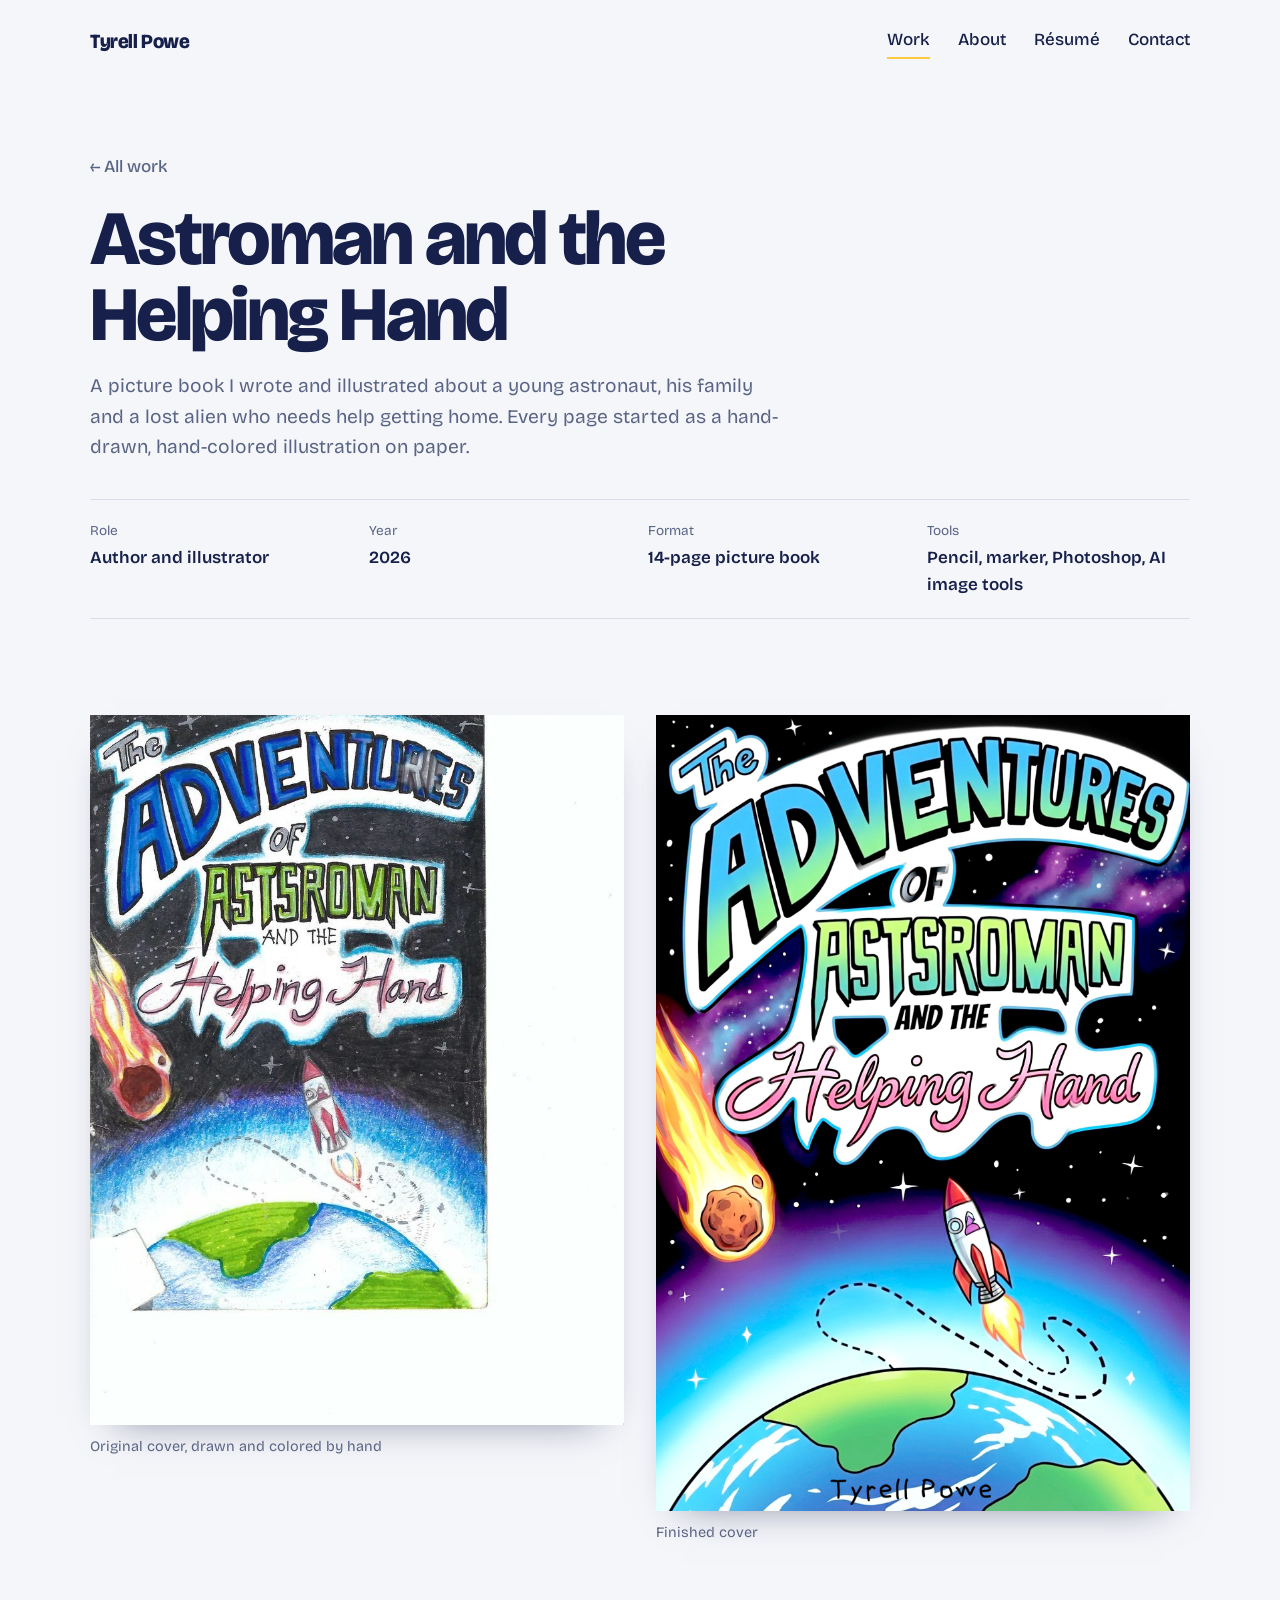
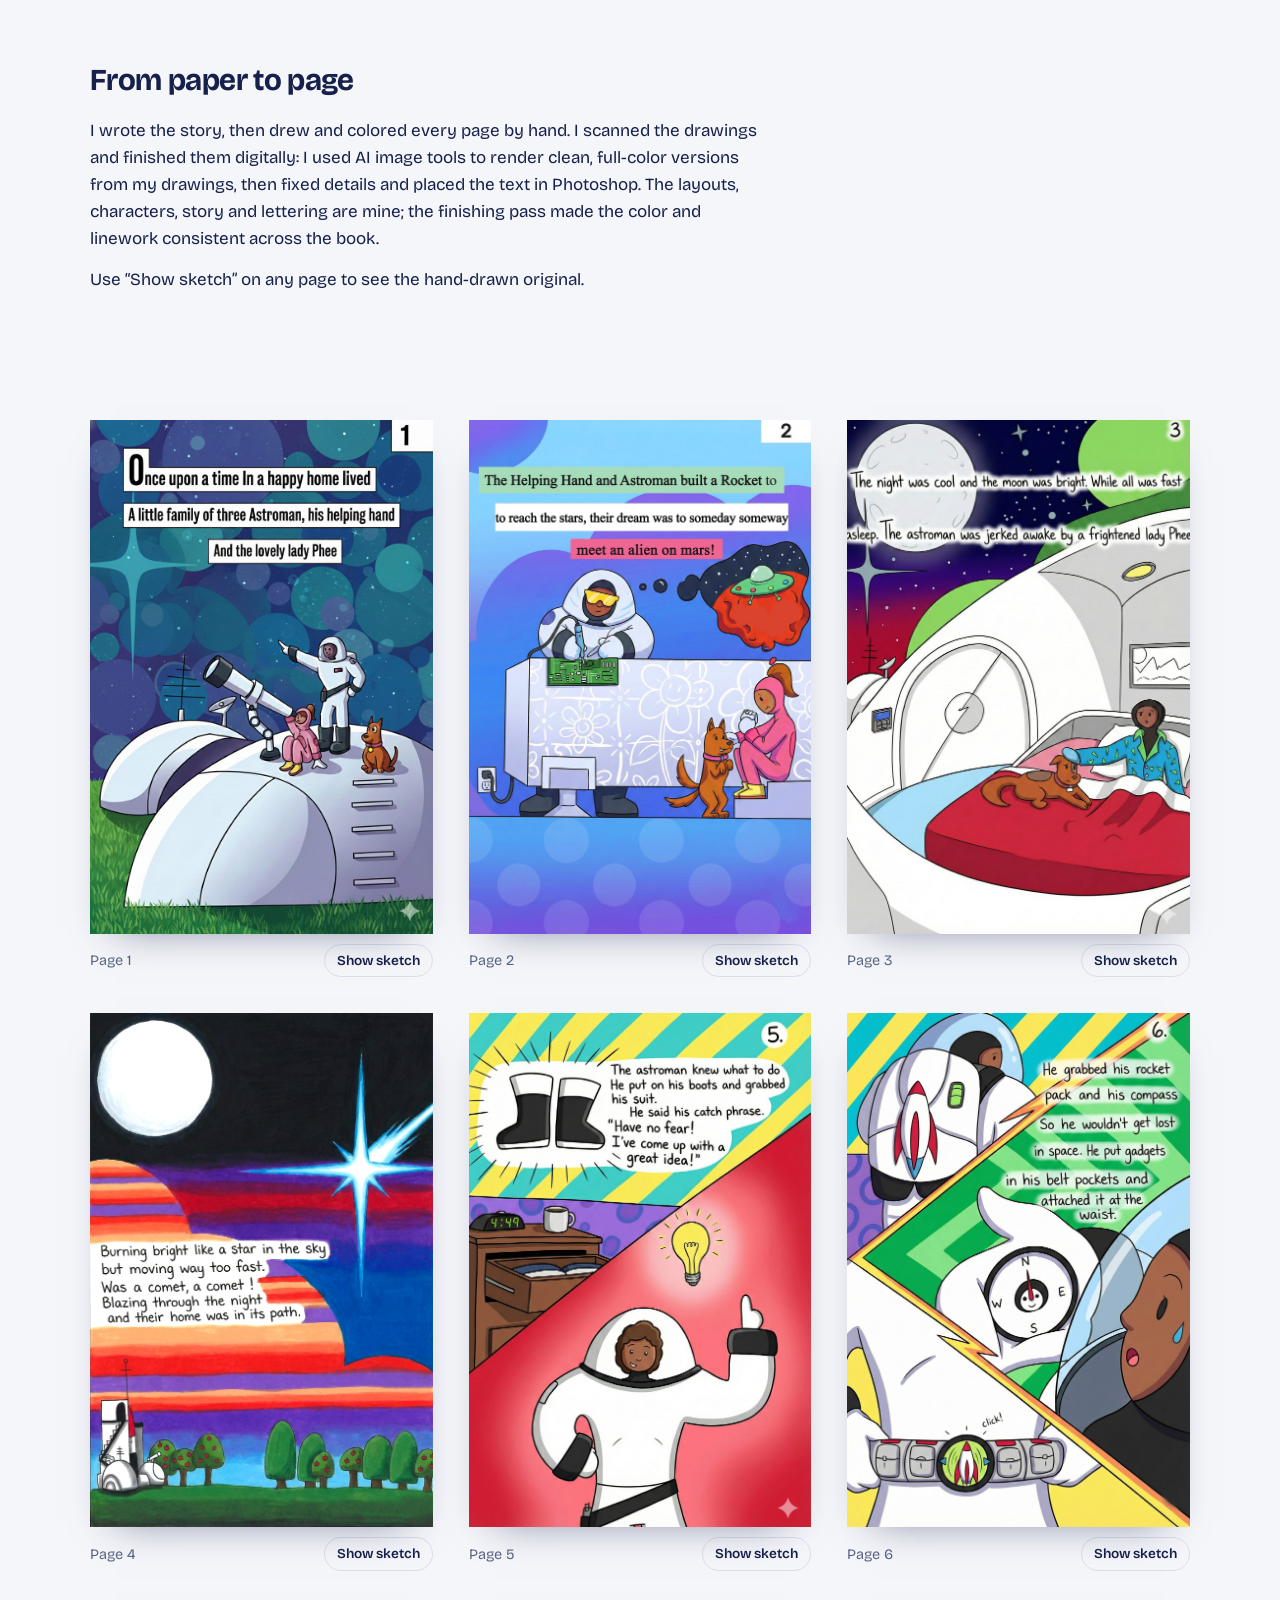
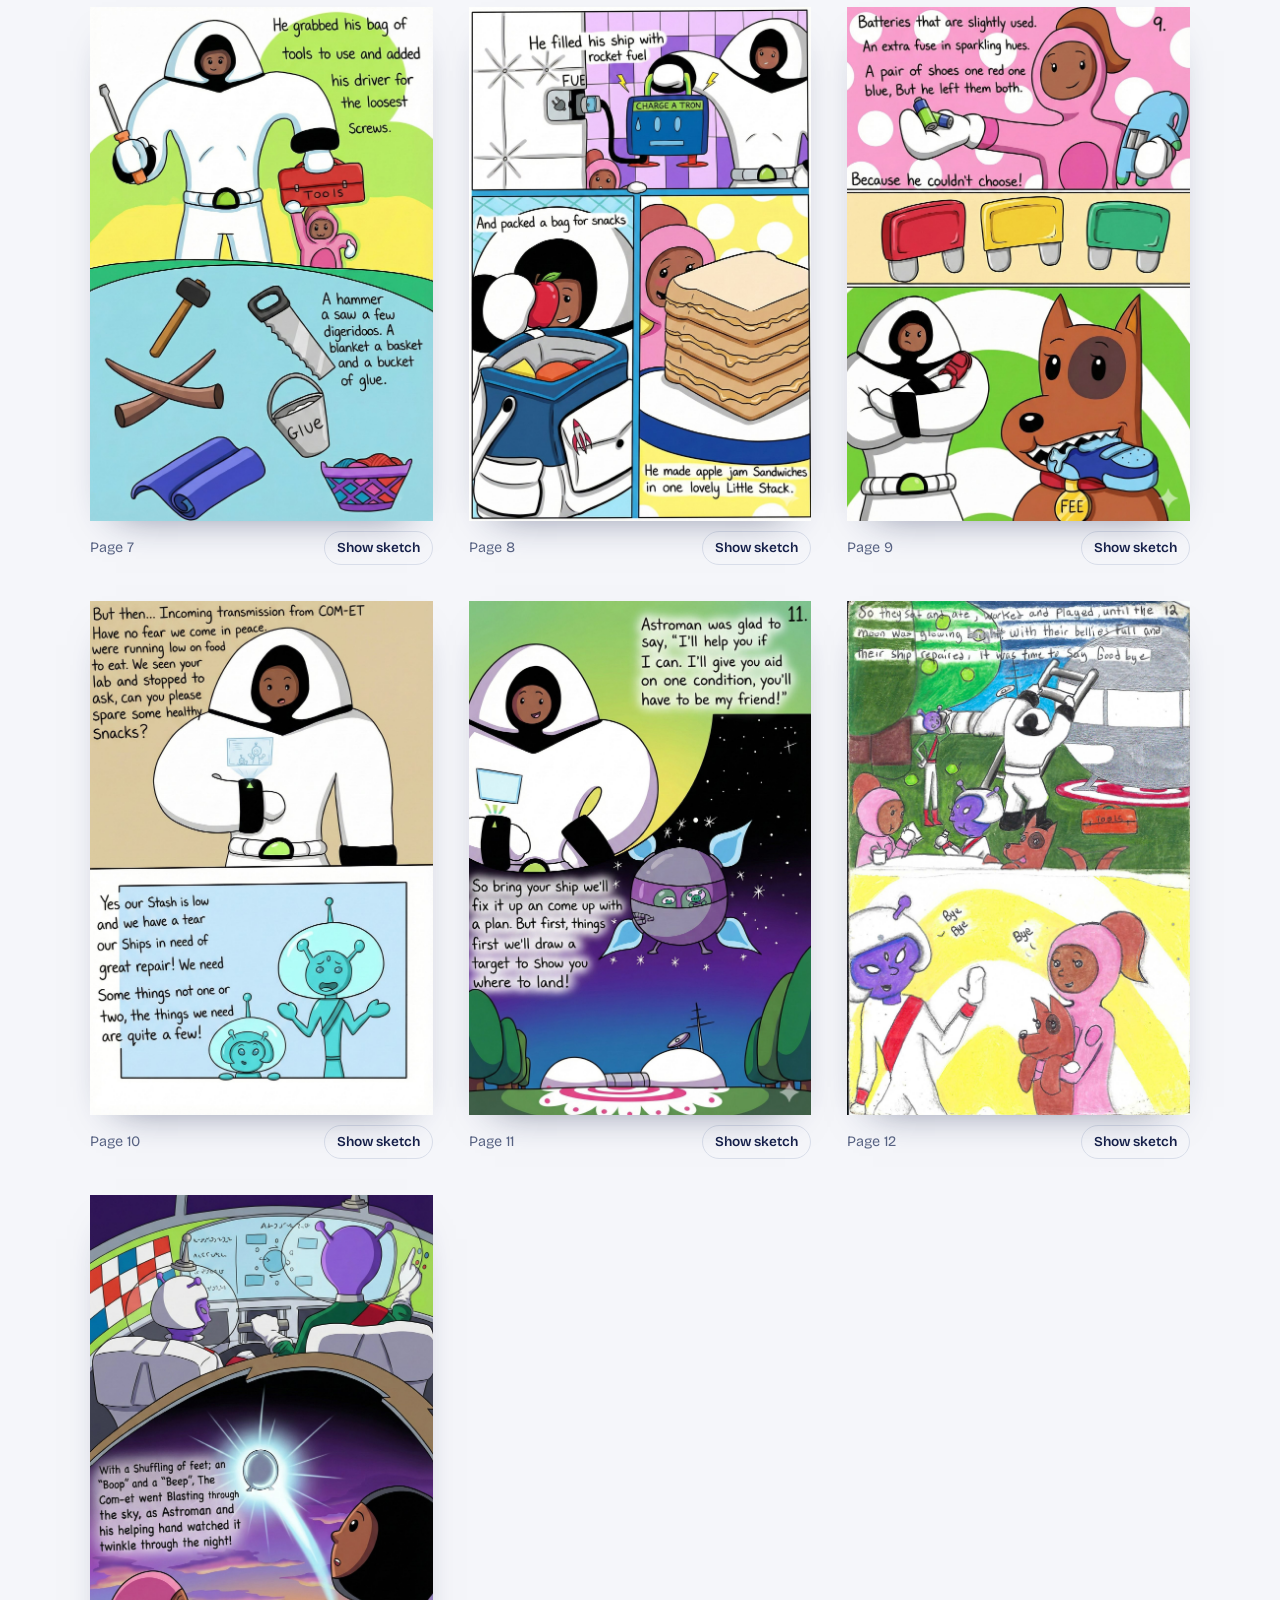
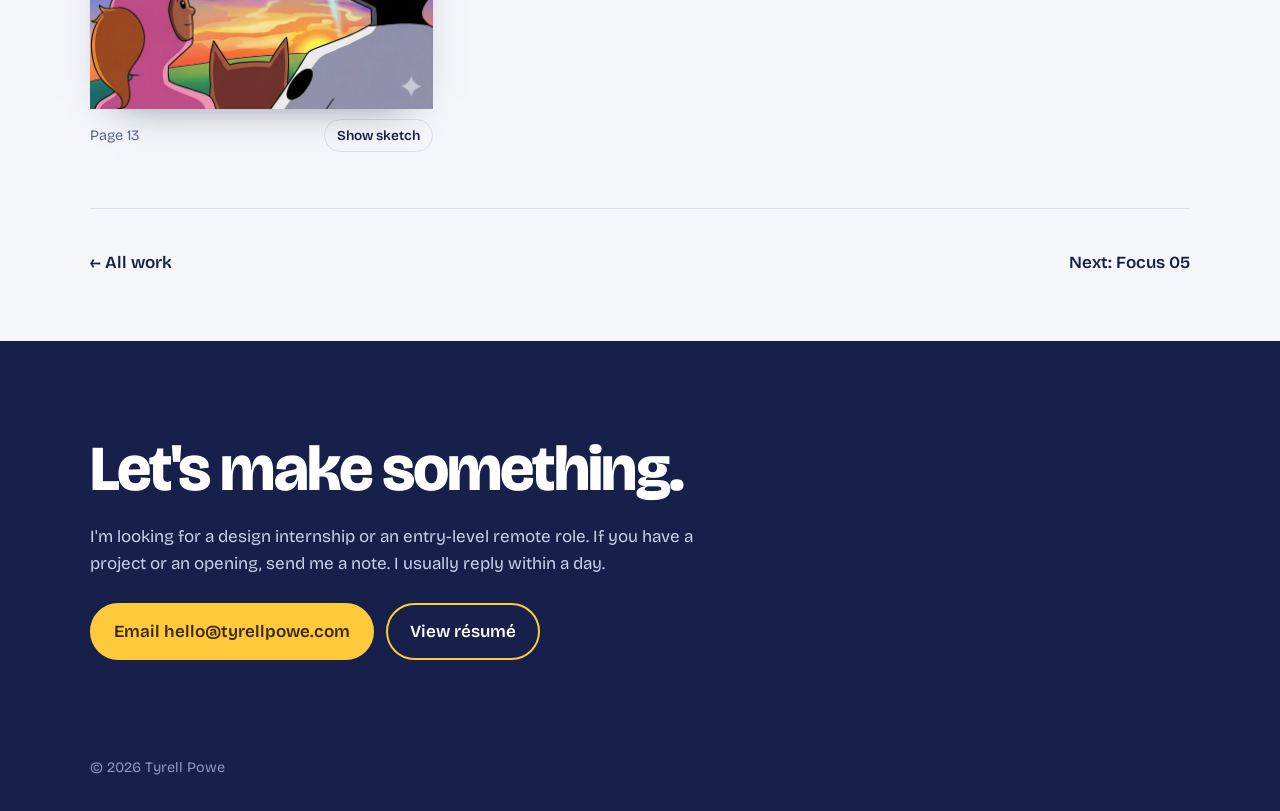
==== astroman.html @ 09f611c0 "Portfolio site: home, Astroman, Focus 05, print work, resume Co-Authored-By: Claude Opus 5.5 <norepl" ====
<!doctype html>
<html lang="en">
<head>
<meta charset="utf-8">
<meta name="viewport" content="width=device-width,initial-scale=1">
<title>Astroman · Tyrell Powe</title>
<meta name="description" content="A picture book written and illustrated by Tyrell Powe.">
<meta property="og:title" content="Astroman · Tyrell Powe">
<meta property="og:description" content="A picture book written and illustrated by Tyrell Powe.">
<meta property="og:image" content="https://tyrellpowe.com/img/astroman/cover.jpg">
<link rel="icon" href="favicon.svg" type="image/svg+xml">
<link rel="preconnect" href="https://fonts.googleapis.com">
<link rel="preconnect" href="https://fonts.gstatic.com" crossorigin>
<link href="https://fonts.googleapis.com/css2?family=Bricolage+Grotesque:opsz,wght@12..96,400;12..96,500;12..96,600;12..96,700;12..96,800&display=swap" rel="stylesheet">
<link rel="stylesheet" href="style.css">
</head>
<body>
<a class="skip" href="#main">Skip to content</a>
<div class="wrap"><header class="site-head"><a class="logo" href="index.html">Tyrell Powe</a><nav class="nav" aria-label="Main"><a href="index.html#work" aria-current="page">Work</a><a href="index.html#about">About</a><a href="resume.html">Résumé</a><a href="index.html#contact">Contact</a></nav></header></div>
<main id="main">
<div class="wrap">
<header class="p-head">
  <a class="back" href="index.html#work">← All work</a>
  <h1>Astroman and the Helping Hand</h1>
  <p class="lede">A picture book I wrote and illustrated about a young astronaut, his family and a lost alien who needs help getting home. Every page started as a hand-drawn, hand-colored illustration on paper.</p>
  <dl class="meta">
    <div><dt>Role</dt><dd>Author and illustrator</dd></div>
    <div><dt>Year</dt><dd>2026</dd></div>
    <div><dt>Format</dt><dd>14-page picture book</dd></div>
    <div><dt>Tools</dt><dd>Pencil, marker, Photoshop, AI image tools</dd></div>
  </dl>
</header>

<section class="block">
  <div class="compare">
    <figure><img src="img/astroman/cover-orig.jpg" alt="Hand-drawn original of the Astroman cover"><figcaption>Original cover, drawn and colored by hand</figcaption></figure>
    <figure><img src="img/astroman/cover-art.jpg" alt="Finished Astroman cover"><figcaption>Finished cover</figcaption></figure>
  </div>
</section>

<section class="block">
  <div class="text">
    <h2>From paper to page</h2>
    <p>I wrote the story, then drew and colored every page by hand. I scanned the drawings and finished them digitally: I used AI image tools to render clean, full-color versions from my drawings, then fixed details and placed the text in Photoshop. The layouts, characters, story and lettering are mine; the finishing pass made the color and linework consistent across the book.</p>
    <p>Use “Show sketch” on any page to see the hand-drawn original.</p>
  </div>
</section>

<section class="block" aria-label="Book pages">
  <div class="pages">
<figure class="page" id="p2">
  <div class="frame"><img class="final" src="img/astroman/pg2.jpg" alt="Astroman page 1, finished" loading="lazy"><img class="orig" src="img/astroman/pg2-orig.jpg" alt="Astroman page 1, hand-drawn original" loading="lazy"></div>
  <figcaption><span>Page 1</span><button class="toggle" type="button" aria-pressed="false">Show sketch</button></figcaption>
</figure><figure class="page" id="p3">
  <div class="frame"><img class="final" src="img/astroman/pg3.jpg" alt="Astroman page 2, finished" loading="lazy"><img class="orig" src="img/astroman/pg3-orig.jpg" alt="Astroman page 2, hand-drawn original" loading="lazy"></div>
  <figcaption><span>Page 2</span><button class="toggle" type="button" aria-pressed="false">Show sketch</button></figcaption>
</figure><figure class="page" id="p4">
  <div class="frame"><img class="final" src="img/astroman/pg4.jpg" alt="Astroman page 3, finished" loading="lazy"><img class="orig" src="img/astroman/pg4-orig.jpg" alt="Astroman page 3, hand-drawn original" loading="lazy"></div>
  <figcaption><span>Page 3</span><button class="toggle" type="button" aria-pressed="false">Show sketch</button></figcaption>
</figure><figure class="page" id="p5">
  <div class="frame"><img class="final" src="img/astroman/pg5.jpg" alt="Astroman page 4, finished" loading="lazy"><img class="orig" src="img/astroman/pg5-orig.jpg" alt="Astroman page 4, hand-drawn original" loading="lazy"></div>
  <figcaption><span>Page 4</span><button class="toggle" type="button" aria-pressed="false">Show sketch</button></figcaption>
</figure><figure class="page" id="p6">
  <div class="frame"><img class="final" src="img/astroman/pg6.jpg" alt="Astroman page 5, finished" loading="lazy"><img class="orig" src="img/astroman/pg6-orig.jpg" alt="Astroman page 5, hand-drawn original" loading="lazy"></div>
  <figcaption><span>Page 5</span><button class="toggle" type="button" aria-pressed="false">Show sketch</button></figcaption>
</figure><figure class="page" id="p7">
  <div class="frame"><img class="final" src="img/astroman/pg7.jpg" alt="Astroman page 6, finished" loading="lazy"><img class="orig" src="img/astroman/pg7-orig.jpg" alt="Astroman page 6, hand-drawn original" loading="lazy"></div>
  <figcaption><span>Page 6</span><button class="toggle" type="button" aria-pressed="false">Show sketch</button></figcaption>
</figure><figure class="page" id="p8">
  <div class="frame"><img class="final" src="img/astroman/pg8.jpg" alt="Astroman page 7, finished" loading="lazy"><img class="orig" src="img/astroman/pg8-orig.jpg" alt="Astroman page 7, hand-drawn original" loading="lazy"></div>
  <figcaption><span>Page 7</span><button class="toggle" type="button" aria-pressed="false">Show sketch</button></figcaption>
</figure><figure class="page" id="p9">
  <div class="frame"><img class="final" src="img/astroman/pg9.jpg" alt="Astroman page 8, finished" loading="lazy"><img class="orig" src="img/astroman/pg9-orig.jpg" alt="Astroman page 8, hand-drawn original" loading="lazy"></div>
  <figcaption><span>Page 8</span><button class="toggle" type="button" aria-pressed="false">Show sketch</button></figcaption>
</figure><figure class="page" id="p10">
  <div class="frame"><img class="final" src="img/astroman/pg10.jpg" alt="Astroman page 9, finished" loading="lazy"><img class="orig" src="img/astroman/pg10-orig.jpg" alt="Astroman page 9, hand-drawn original" loading="lazy"></div>
  <figcaption><span>Page 9</span><button class="toggle" type="button" aria-pressed="false">Show sketch</button></figcaption>
</figure><figure class="page" id="p11">
  <div class="frame"><img class="final" src="img/astroman/pg11.jpg" alt="Astroman page 10, finished" loading="lazy"><img class="orig" src="img/astroman/pg11-orig.jpg" alt="Astroman page 10, hand-drawn original" loading="lazy"></div>
  <figcaption><span>Page 10</span><button class="toggle" type="button" aria-pressed="false">Show sketch</button></figcaption>
</figure><figure class="page" id="p12">
  <div class="frame"><img class="final" src="img/astroman/pg12.jpg" alt="Astroman page 11, finished" loading="lazy"><img class="orig" src="img/astroman/pg12-orig.jpg" alt="Astroman page 11, hand-drawn original" loading="lazy"></div>
  <figcaption><span>Page 11</span><button class="toggle" type="button" aria-pressed="false">Show sketch</button></figcaption>
</figure><figure class="page" id="p13">
  <div class="frame"><img class="final" src="img/astroman/pg13.jpg" alt="Astroman page 12, finished" loading="lazy"><img class="orig" src="img/astroman/pg13-orig.jpg" alt="Astroman page 12, hand-drawn original" loading="lazy"></div>
  <figcaption><span>Page 12</span><button class="toggle" type="button" aria-pressed="false">Show sketch</button></figcaption>
</figure><figure class="page" id="p14">
  <div class="frame"><img class="final" src="img/astroman/pg14.jpg" alt="Astroman page 13, finished" loading="lazy"><img class="orig" src="img/astroman/pg14-orig.jpg" alt="Astroman page 13, hand-drawn original" loading="lazy"></div>
  <figcaption><span>Page 13</span><button class="toggle" type="button" aria-pressed="false">Show sketch</button></figcaption>
</figure>
  </div>
</section>

<nav class="next" aria-label="Project navigation"><a href="index.html#work">← All work</a><a href="focus-05.html">Next: Focus 05</a></nav>
</div>
<script>
document.querySelectorAll('.page .toggle').forEach(b=>b.addEventListener('click',()=>{
  const f=b.closest('.page'); const on=f.classList.toggle('show-orig');
  b.setAttribute('aria-pressed',on); b.textContent=on?'Show final':'Show sketch';
}));
</script>
</main>
<section class="contact" id="contact"><div class="wrap">
<h2>Let's make something.</h2>
<p>I'm looking for a design internship or an entry-level remote role. If you have a project or an opening, send me a note. I usually reply within a day.</p>
<div class="btns"><a class="btn solid" href="mailto:hello@tyrellpowe.com">Email hello@tyrellpowe.com</a><a class="btn ghost" href="resume.html">View résumé</a></div>
</div></section>
<footer class="site-foot"><div class="wrap">© 2026 Tyrell Powe</div></footer>
</body></html>
---- style.css ----
/* Tyrell Powe — portfolio */
:root{
  --ink:#16204A;        /* Astroman night sky */
  --ink-2:#2B3A78;
  --paper:#F5F6FA;
  --card:#FFFFFF;
  --slate:#5A6585;
  --rule:#D9DEEA;
  --comet:#FFC93C;      /* rocket/comet yellow */
  --comet-ink:#3A2A00;
  --max:1180px;
  --gutter:clamp(16px,4vw,40px);
  --display:"Bricolage Grotesque",system-ui,sans-serif;
  --body:"Bricolage Grotesque",system-ui,sans-serif;
}
*{box-sizing:border-box}
html{-webkit-text-size-adjust:100%;scroll-behavior:smooth}
@media (prefers-reduced-motion:reduce){html{scroll-behavior:auto}*{transition:none!important;animation:none!important}}
body{margin:0;background:var(--paper);color:var(--ink);font-family:var(--body);font-size:1.0625rem;line-height:1.6;font-variation-settings:"opsz" 14}
img{display:block;max-width:100%;height:auto}
a{color:inherit}
a:focus-visible,button:focus-visible{outline:3px solid var(--comet);outline-offset:3px;border-radius:2px}
.wrap{max-width:var(--max);margin:0 auto;padding:0 var(--gutter)}
.skip{position:absolute;left:-999px}.skip:focus{left:16px;top:16px;background:var(--comet);padding:8px 12px;z-index:10}

/* header */
.site-head{display:flex;align-items:center;justify-content:space-between;gap:16px;padding:22px 0}
.logo{white-space:nowrap;font-family:var(--display);font-weight:800;font-size:1.25rem;letter-spacing:-.02em;text-decoration:none;font-variation-settings:"opsz" 96}
.nav{display:flex;gap:clamp(14px,3vw,28px);font-weight:500}
.nav a{text-decoration:none;padding:4px 0;border-bottom:2px solid transparent}
.nav a:hover,.nav a[aria-current]{border-bottom-color:var(--comet)}

/* hero */
.hero{display:grid;grid-template-columns:1.25fr .75fr;gap:clamp(24px,5vw,64px);align-items:end;padding:clamp(32px,7vw,88px) 0 clamp(40px,6vw,72px)}
.hero h1{font-family:var(--display);font-weight:800;font-size:clamp(2.6rem,7.2vw,5.6rem);line-height:.95;letter-spacing:-.035em;margin:0 0 28px;font-variation-settings:"opsz" 96}
.hero p{max-width:34em;font-size:1.15rem;color:var(--slate);margin:0 0 12px}
.hero .status{display:inline-flex;align-items:center;gap:10px;margin-top:18px;font-weight:600;color:var(--ink)}
.hero .status::before{content:"";width:10px;height:10px;border-radius:50%;background:var(--comet);box-shadow:0 0 0 4px rgba(255,201,60,.3)}
.hero-art{position:relative}
.hero-art img{width:100%;transform:rotate(2.5deg);box-shadow:0 30px 60px -30px rgba(22,32,74,.55)}
.hero-art figcaption{font-size:.85rem;color:var(--slate);margin-top:18px;text-align:right}
@media (max-width:760px){.hero{grid-template-columns:1fr}.hero-art{max-width:300px}}

/* work index */
.section-title{font-family:var(--display);font-weight:700;font-size:clamp(1.6rem,3vw,2.2rem);letter-spacing:-.02em;margin:0 0 28px;font-variation-settings:"opsz" 72}
.work{display:grid;grid-template-columns:repeat(12,1fr);gap:clamp(28px,4vw,48px) clamp(16px,3vw,32px);padding-bottom:clamp(56px,8vw,104px)}
.proj{grid-column:span 6;text-decoration:none;display:block}
.proj.wide{grid-column:span 12}
.proj.third{grid-column:span 4}
.proj .thumb{overflow:hidden;background:var(--ink);aspect-ratio:4/3}
.proj.wide .thumb{aspect-ratio:21/9}
.proj .thumb img{width:100%;height:100%;object-fit:cover;transition:transform .5s ease}
.proj:hover .thumb img{transform:scale(1.03)}
.proj h3{font-family:var(--display);font-weight:700;font-size:1.45rem;letter-spacing:-.015em;margin:14px 0 2px;font-variation-settings:"opsz" 48}
.proj p{margin:0;color:var(--slate)}
@media (max-width:760px){.proj,.proj.third{grid-column:span 12}.proj.wide .thumb{aspect-ratio:4/3}}

/* about + contact */
.about{display:grid;grid-template-columns:1fr 1.4fr;gap:clamp(24px,5vw,64px);padding:clamp(48px,7vw,88px) 0;border-top:1px solid var(--rule)}
.about p{margin:0 0 16px;max-width:38em}
.facts{list-style:none;padding:0;margin:0;display:grid;gap:14px}
.facts li{border-left:3px solid var(--comet);padding-left:14px}
.facts strong{display:block;font-weight:600}
.facts span{color:var(--slate)}
@media (max-width:760px){.about{grid-template-columns:1fr}}
.contact{background:var(--ink);color:#fff;padding:clamp(48px,8vw,96px) 0}
.contact h2{font-family:var(--display);font-weight:800;font-size:clamp(2rem,5.5vw,4rem);line-height:1;letter-spacing:-.03em;margin:0 0 22px;font-variation-settings:"opsz" 96}
.contact p{color:#C9D0EA;max-width:36em}
.btns{display:flex;flex-wrap:wrap;gap:12px;margin-top:26px}
.btn{display:inline-block;padding:13px 22px;font-weight:600;text-decoration:none;border:2px solid var(--comet);border-radius:999px}
.btn.solid{background:var(--comet);color:var(--comet-ink)}
.btn.solid:hover{background:#ffd666}
.btn.ghost{color:#fff}
.btn.ghost:hover{background:rgba(255,201,60,.12)}
.site-foot{background:var(--ink);color:#8E98BF;font-size:.9rem;padding:0 0 32px}

/* project pages */
.p-head{padding:clamp(28px,6vw,72px) 0 clamp(24px,4vw,40px)}
.back{display:inline-block;margin-bottom:22px;color:var(--slate);text-decoration:none;font-weight:500}
.back:hover{color:var(--ink)}
.p-head h1{font-family:var(--display);font-weight:800;font-size:clamp(2.4rem,6.5vw,4.8rem);line-height:.98;letter-spacing:-.035em;margin:0 0 18px;max-width:14ch;font-variation-settings:"opsz" 96}
.lede{font-size:1.2rem;color:var(--slate);max-width:36em;margin:0}
.meta{display:grid;grid-template-columns:repeat(4,minmax(0,1fr));gap:16px;margin:36px 0 0;padding:20px 0;border-top:1px solid var(--rule);border-bottom:1px solid var(--rule)}
.meta dt{font-size:.85rem;color:var(--slate)}
.meta dd{margin:2px 0 0;font-weight:600}
@media (max-width:760px){.meta{grid-template-columns:1fr 1fr}}
.block{padding:clamp(32px,5vw,56px) 0}
.block h2{font-family:var(--display);font-weight:700;font-size:clamp(1.4rem,2.6vw,1.9rem);letter-spacing:-.02em;margin:0 0 12px;font-variation-settings:"opsz" 60}
.block .text{max-width:40em}
.block .text p{margin:0 0 14px}
.full{margin:0}
.full img{width:100%;box-shadow:0 20px 50px -30px rgba(22,32,74,.45)}
figcaption{font-size:.9rem;color:var(--slate);margin-top:10px}
.grid2,.grid3,.grid4{display:grid;gap:clamp(14px,2.5vw,28px);align-items:start}
.grid2{grid-template-columns:repeat(2,minmax(0,1fr))}
.grid3{grid-template-columns:repeat(3,minmax(0,1fr))}
.grid4{grid-template-columns:repeat(4,minmax(0,1fr))}
.grid2 figure,.grid3 figure,.grid4 figure{margin:0}
.grid2 img,.grid3 img,.grid4 img{width:100%;background:#fff;box-shadow:0 14px 34px -24px rgba(22,32,74,.5)}
@media (max-width:760px){.grid3,.grid4{grid-template-columns:1fr 1fr}.grid2{grid-template-columns:1fr}}
.steps{display:grid;grid-template-columns:repeat(3,minmax(0,1fr));gap:clamp(14px,2.5vw,28px)}
.steps figure{margin:0}
.steps .n{font-family:var(--display);font-weight:800;font-size:1rem;color:var(--ink-2);display:block;margin-bottom:8px}
@media (max-width:760px){.steps{grid-template-columns:1fr}}

/* Astroman page spreads */
.pages{display:grid;grid-template-columns:repeat(3,minmax(0,1fr));gap:clamp(18px,3vw,36px)}
@media (max-width:900px){.pages{grid-template-columns:repeat(2,minmax(0,1fr))}}
@media (max-width:520px){.pages{grid-template-columns:1fr}}
.page{margin:0}
.page .frame{position:relative;background:#fff;box-shadow:0 18px 40px -26px rgba(22,32,74,.6);aspect-ratio:2/3;overflow:hidden}
.page .frame img{position:absolute;inset:0;width:100%;height:100%;object-fit:cover;transition:opacity .35s ease}
.page .frame img.orig{opacity:0;object-fit:contain;background:#fff}
.page.show-orig .frame img.orig{opacity:1}
.page.show-orig .frame img.final{opacity:0}
.page figcaption{display:flex;justify-content:space-between;align-items:center;gap:8px}
.toggle{font:inherit;font-size:.85rem;font-weight:600;color:var(--ink);background:none;border:1.5px solid var(--rule);border-radius:999px;padding:5px 12px;cursor:pointer}
.toggle:hover{border-color:var(--ink)}
.toggle[aria-pressed="true"]{background:var(--comet);border-color:var(--comet);color:var(--comet-ink)}
.compare{display:grid;grid-template-columns:1fr 1fr;gap:clamp(14px,3vw,32px);align-items:start}
.compare figure{margin:0}
.compare img{width:100%;box-shadow:0 18px 40px -26px rgba(22,32,74,.6)}
.next{display:flex;justify-content:space-between;gap:16px;padding:40px 0 64px;border-top:1px solid var(--rule);font-weight:600}
.next a{text-decoration:none}
.next a:hover{text-decoration:underline;text-decoration-color:var(--comet);text-decoration-thickness:3px}

@media (max-width:420px){.nav{gap:12px;font-size:.95rem}.logo{font-size:1.1rem}}
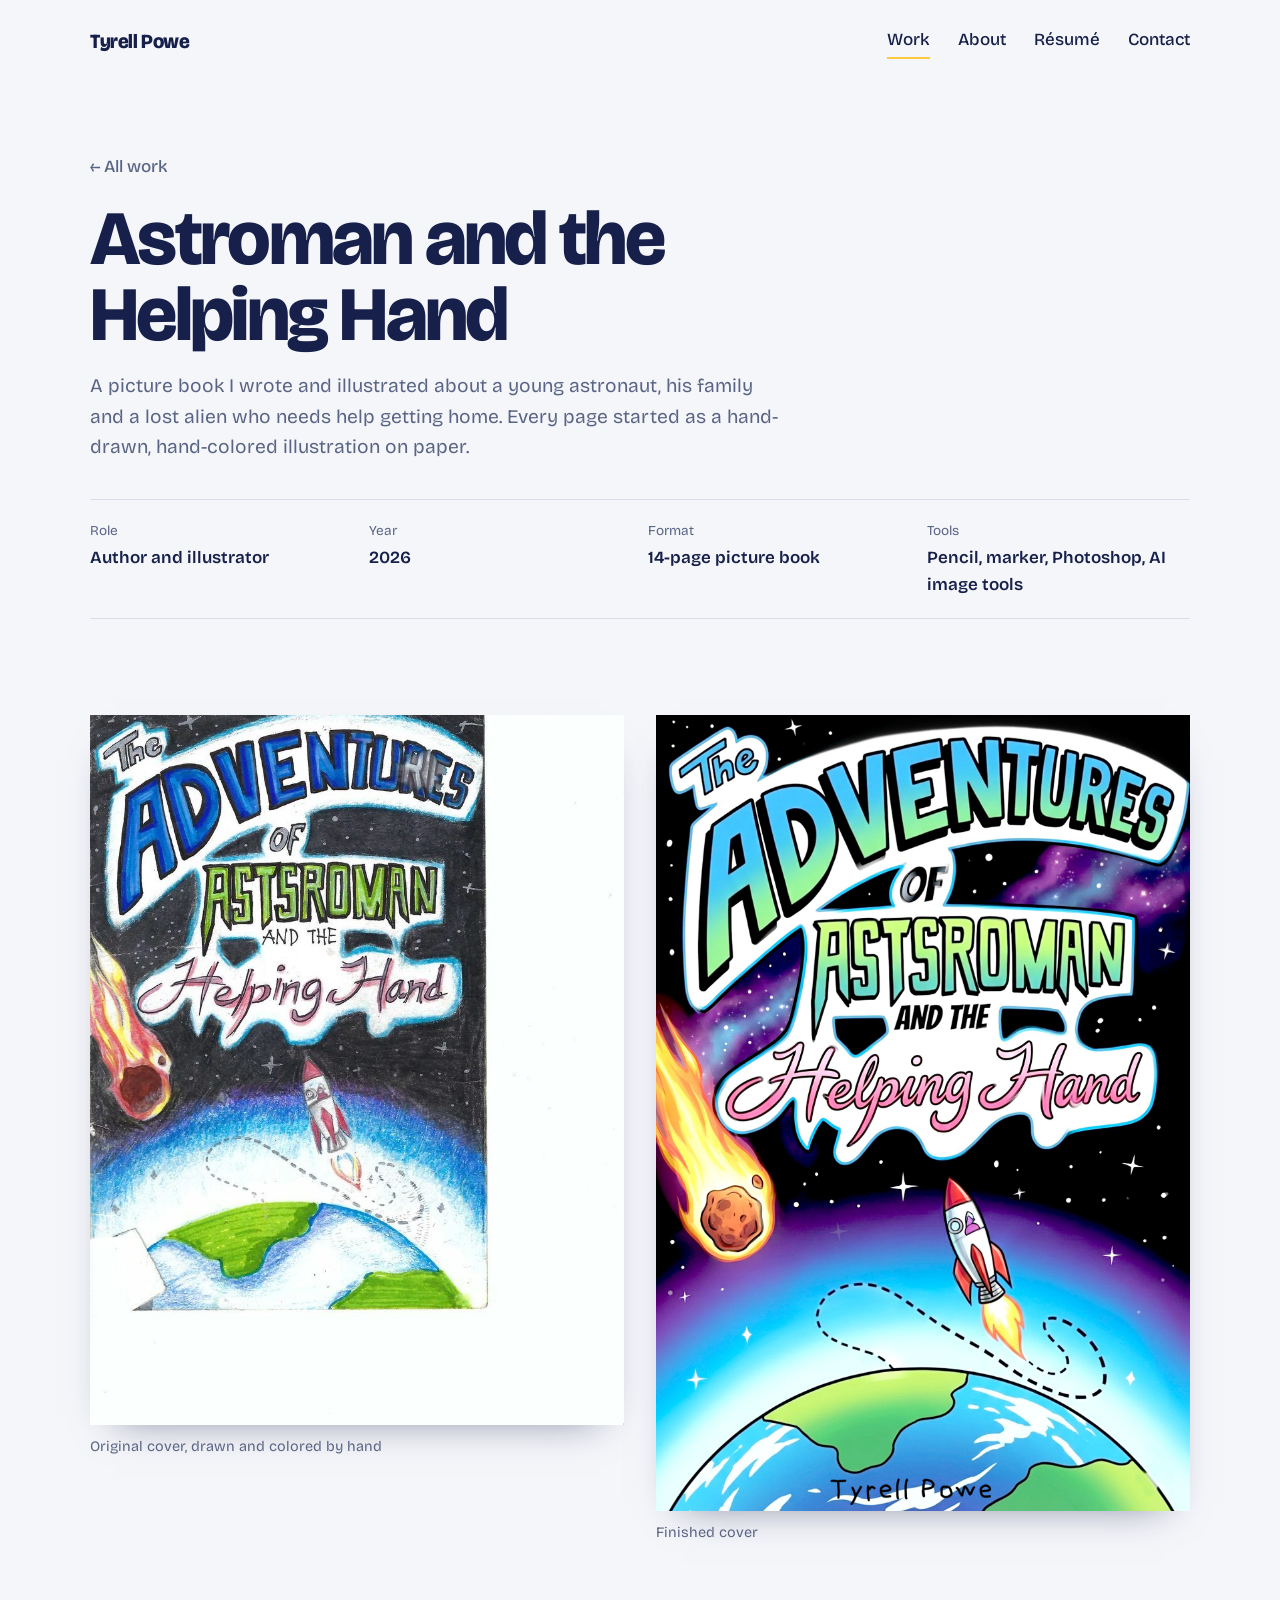
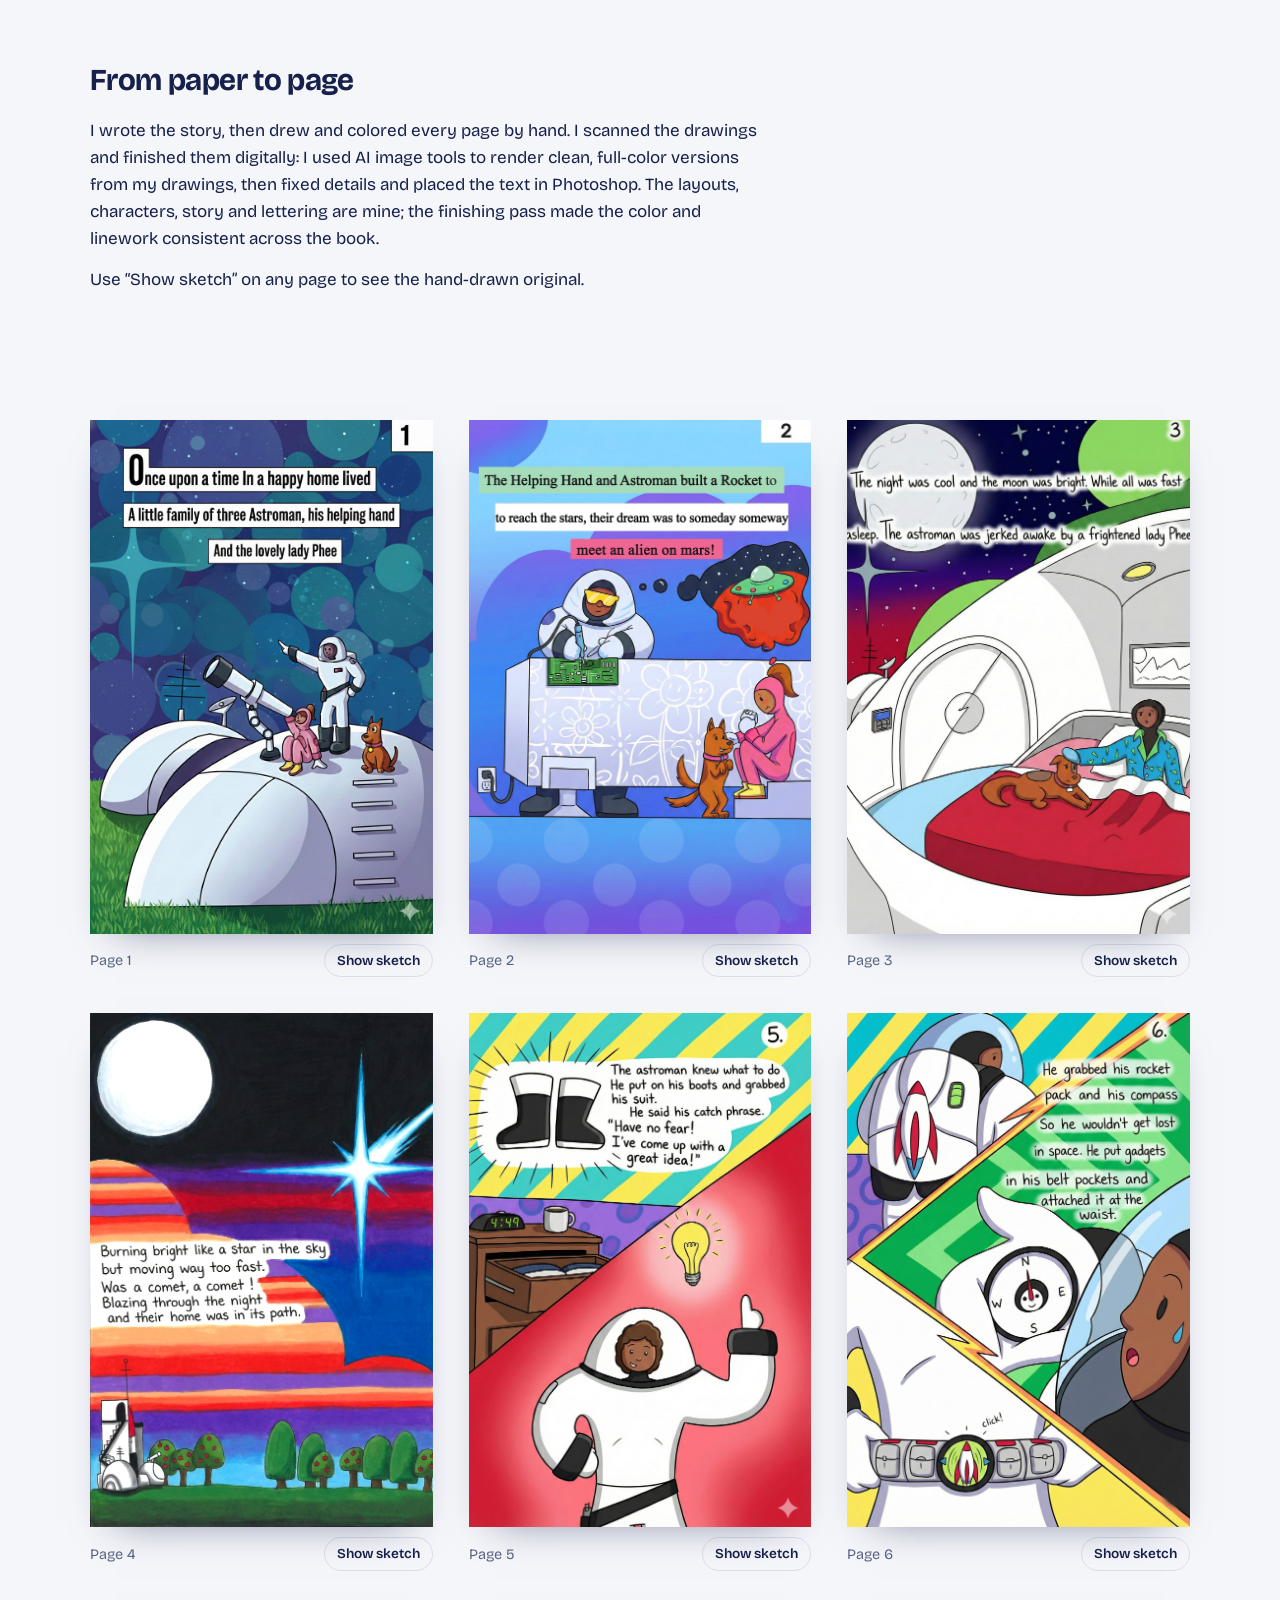
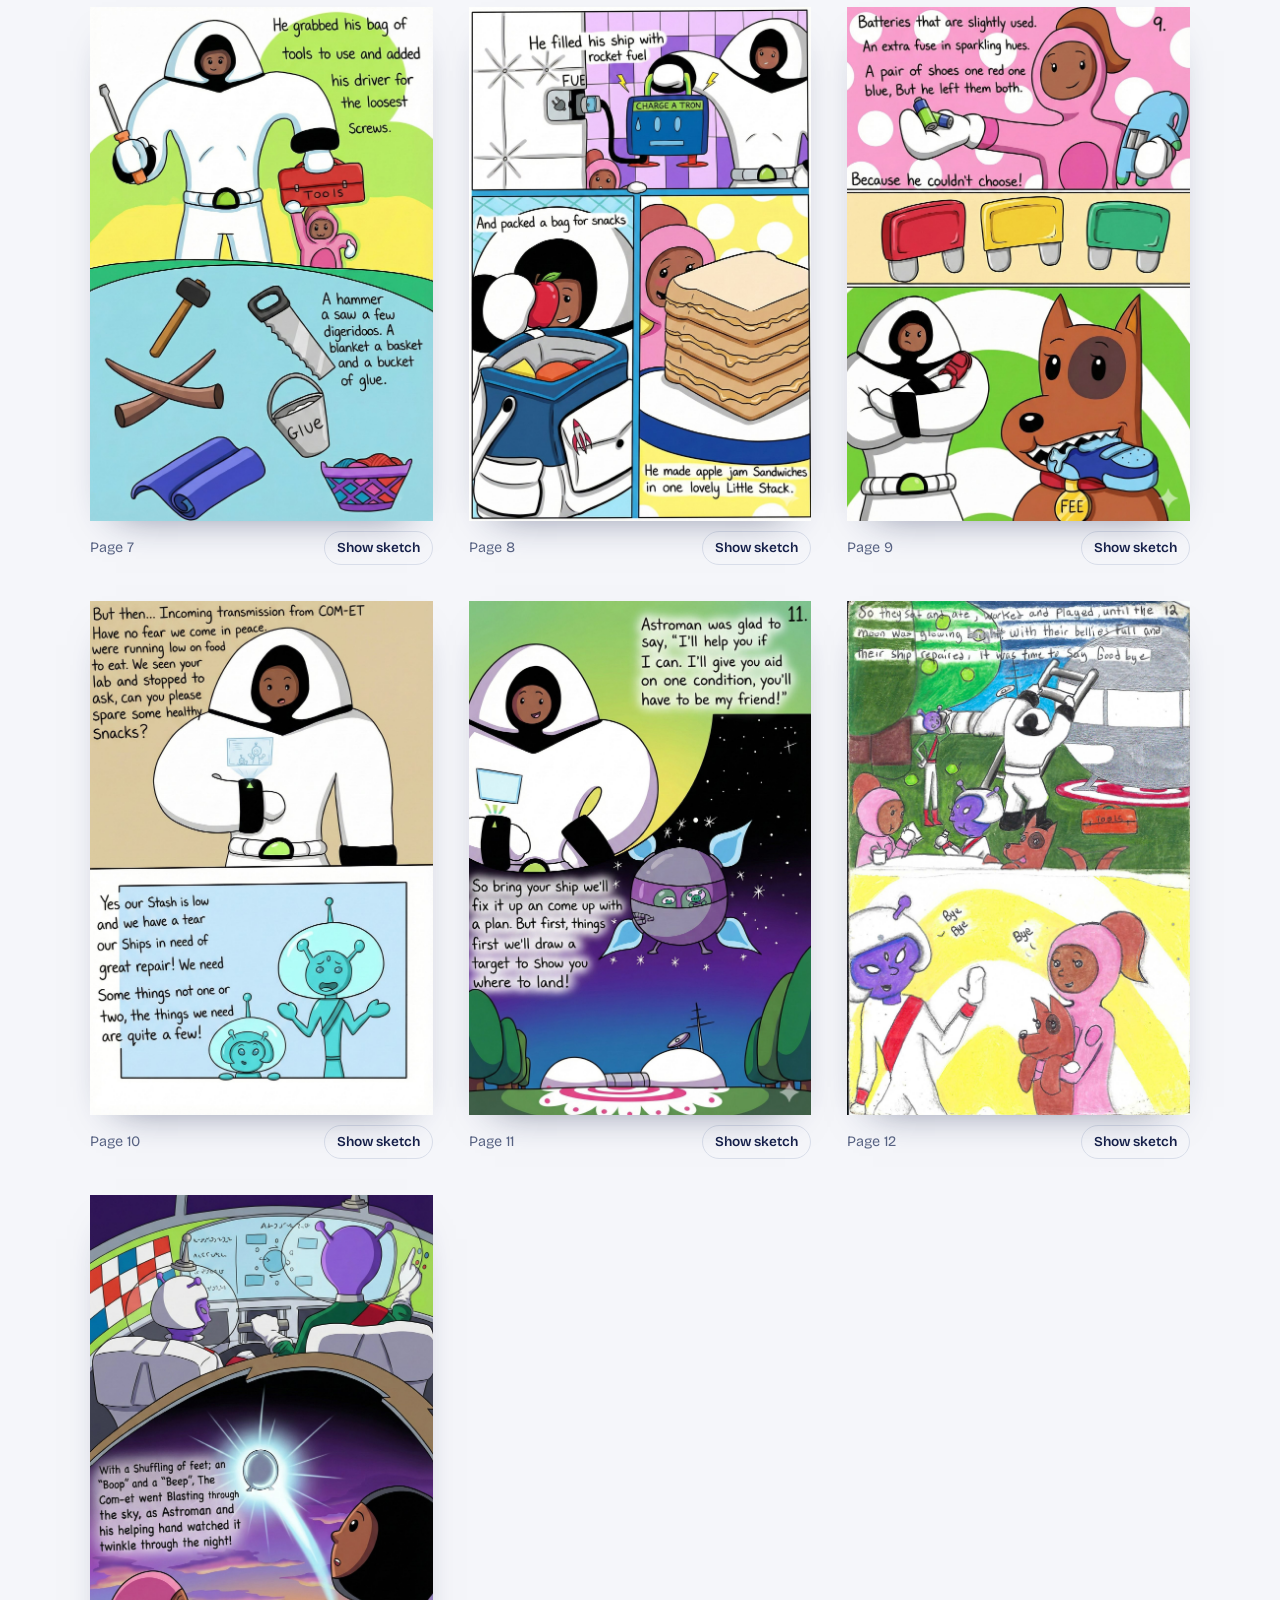
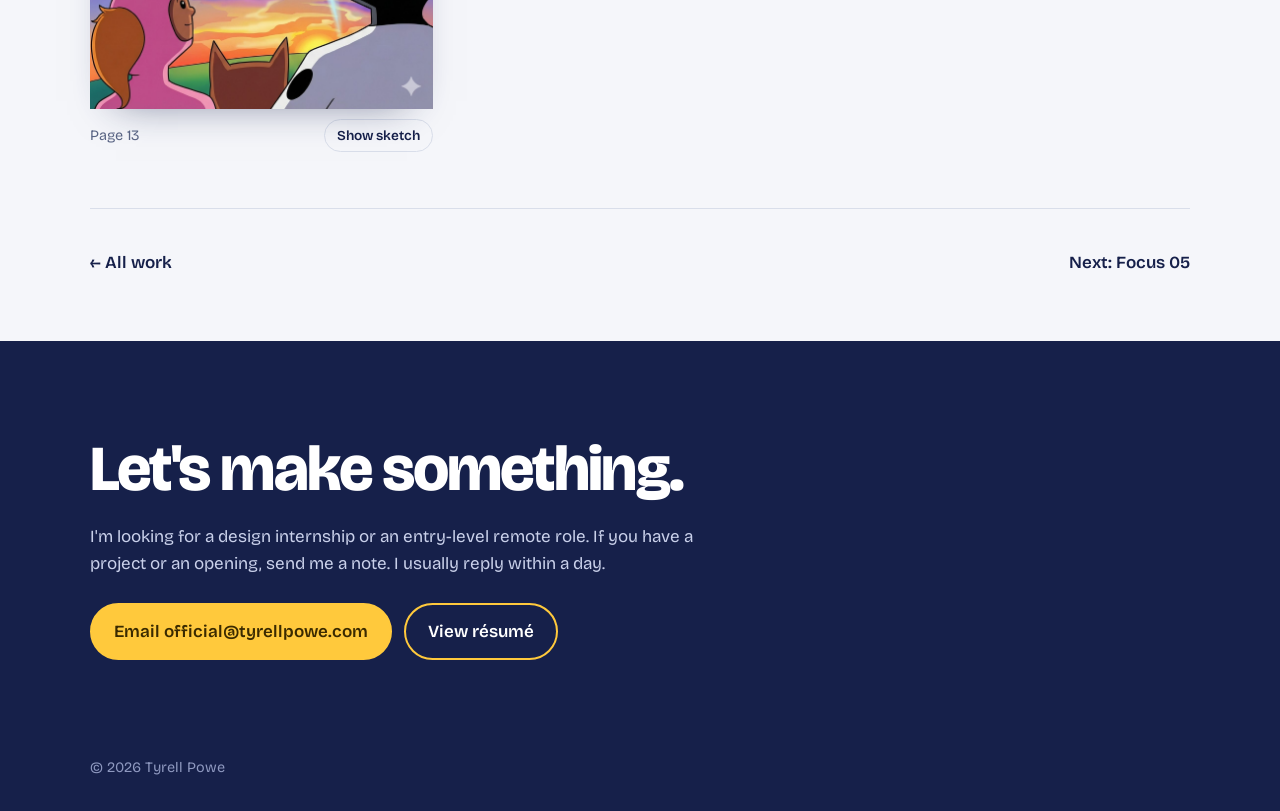
==== commit 7e15e212: "Use official@tyrellpowe.com Co-Authored-By: Claude Opus 5.5 <noreply@anthropic.com> Claude-Session: " ====
--- a/astroman.html
+++ b/astroman.html
@@ -103,7 +103,7 @@
 <section class="contact" id="contact"><div class="wrap">
 <h2>Let's make something.</h2>
 <p>I'm looking for a design internship or an entry-level remote role. If you have a project or an opening, send me a note. I usually reply within a day.</p>
-<div class="btns"><a class="btn solid" href="mailto:hello@tyrellpowe.com">Email hello@tyrellpowe.com</a><a class="btn ghost" href="resume.html">View résumé</a></div>
+<div class="btns"><a class="btn solid" href="mailto:official@tyrellpowe.com">Email official@tyrellpowe.com</a><a class="btn ghost" href="resume.html">View résumé</a></div>
 </div></section>
 <footer class="site-foot"><div class="wrap">© 2026 Tyrell Powe</div></footer>
 </body></html>
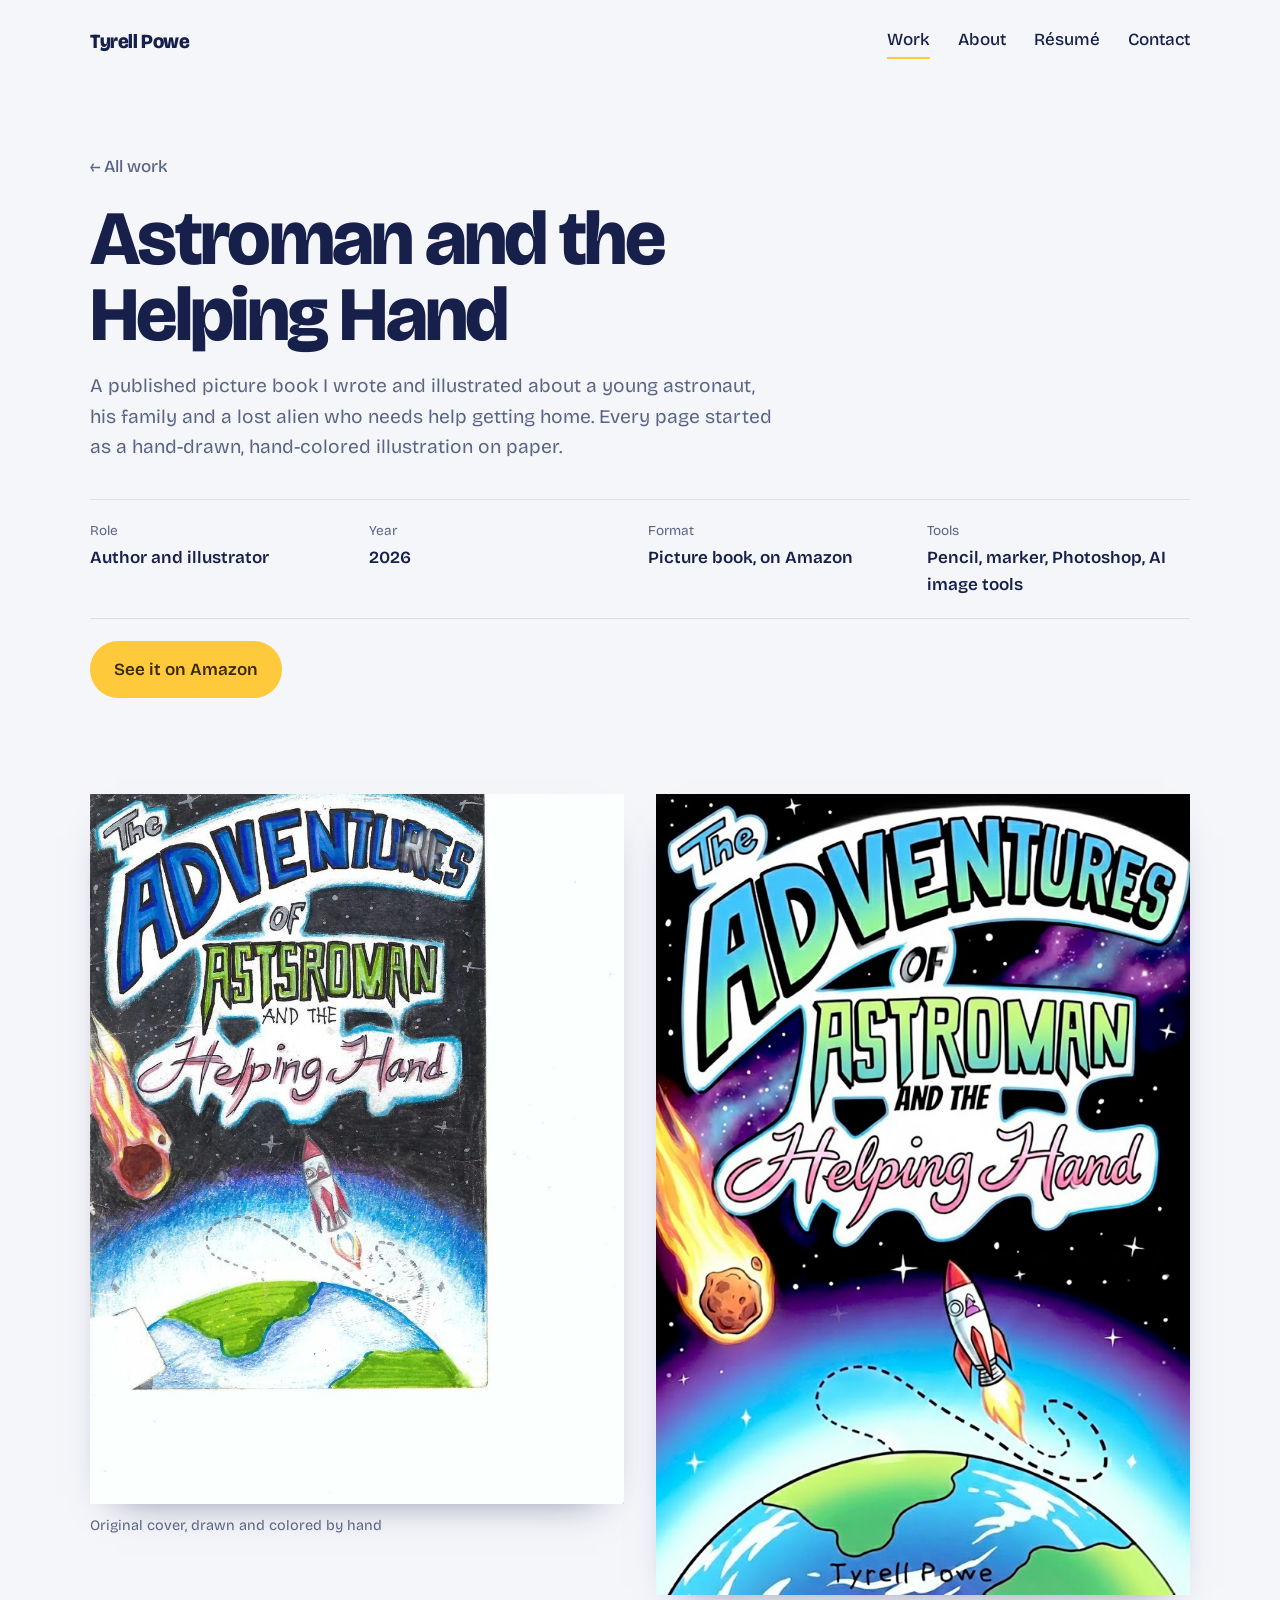
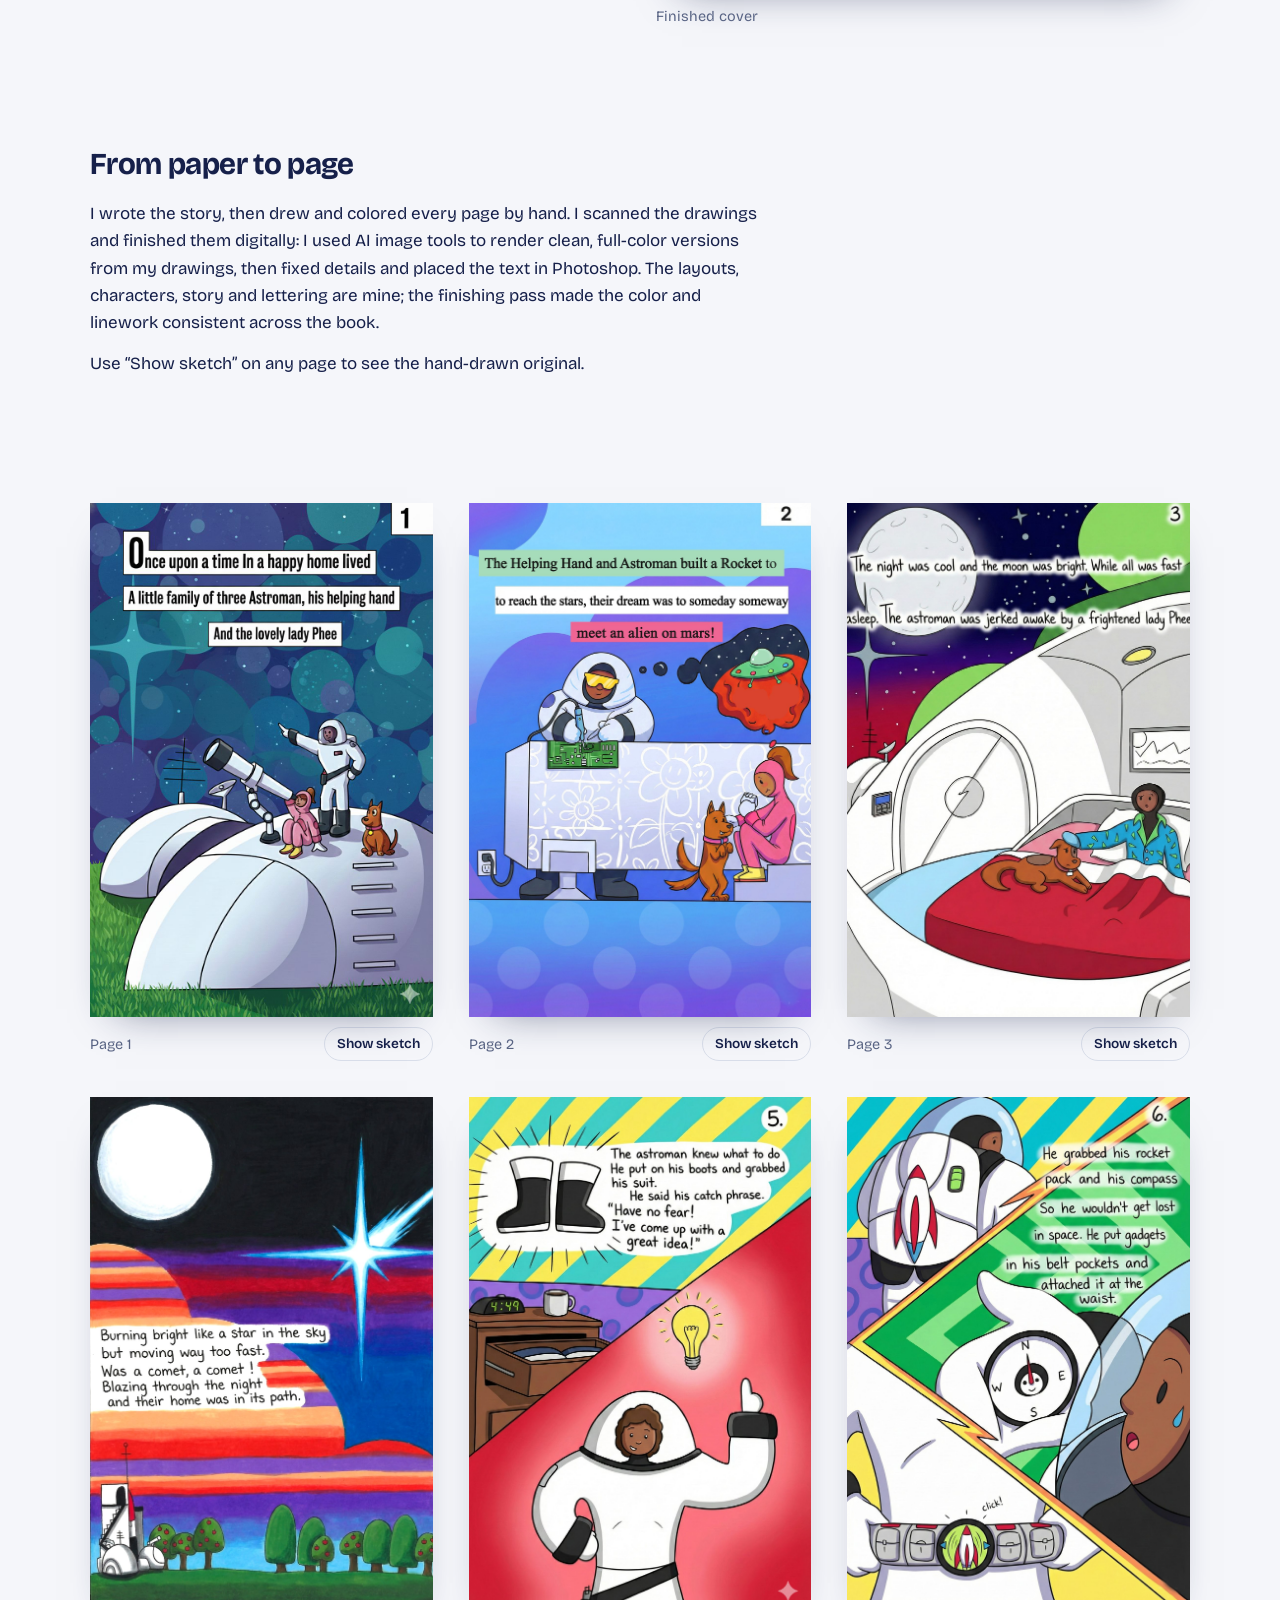
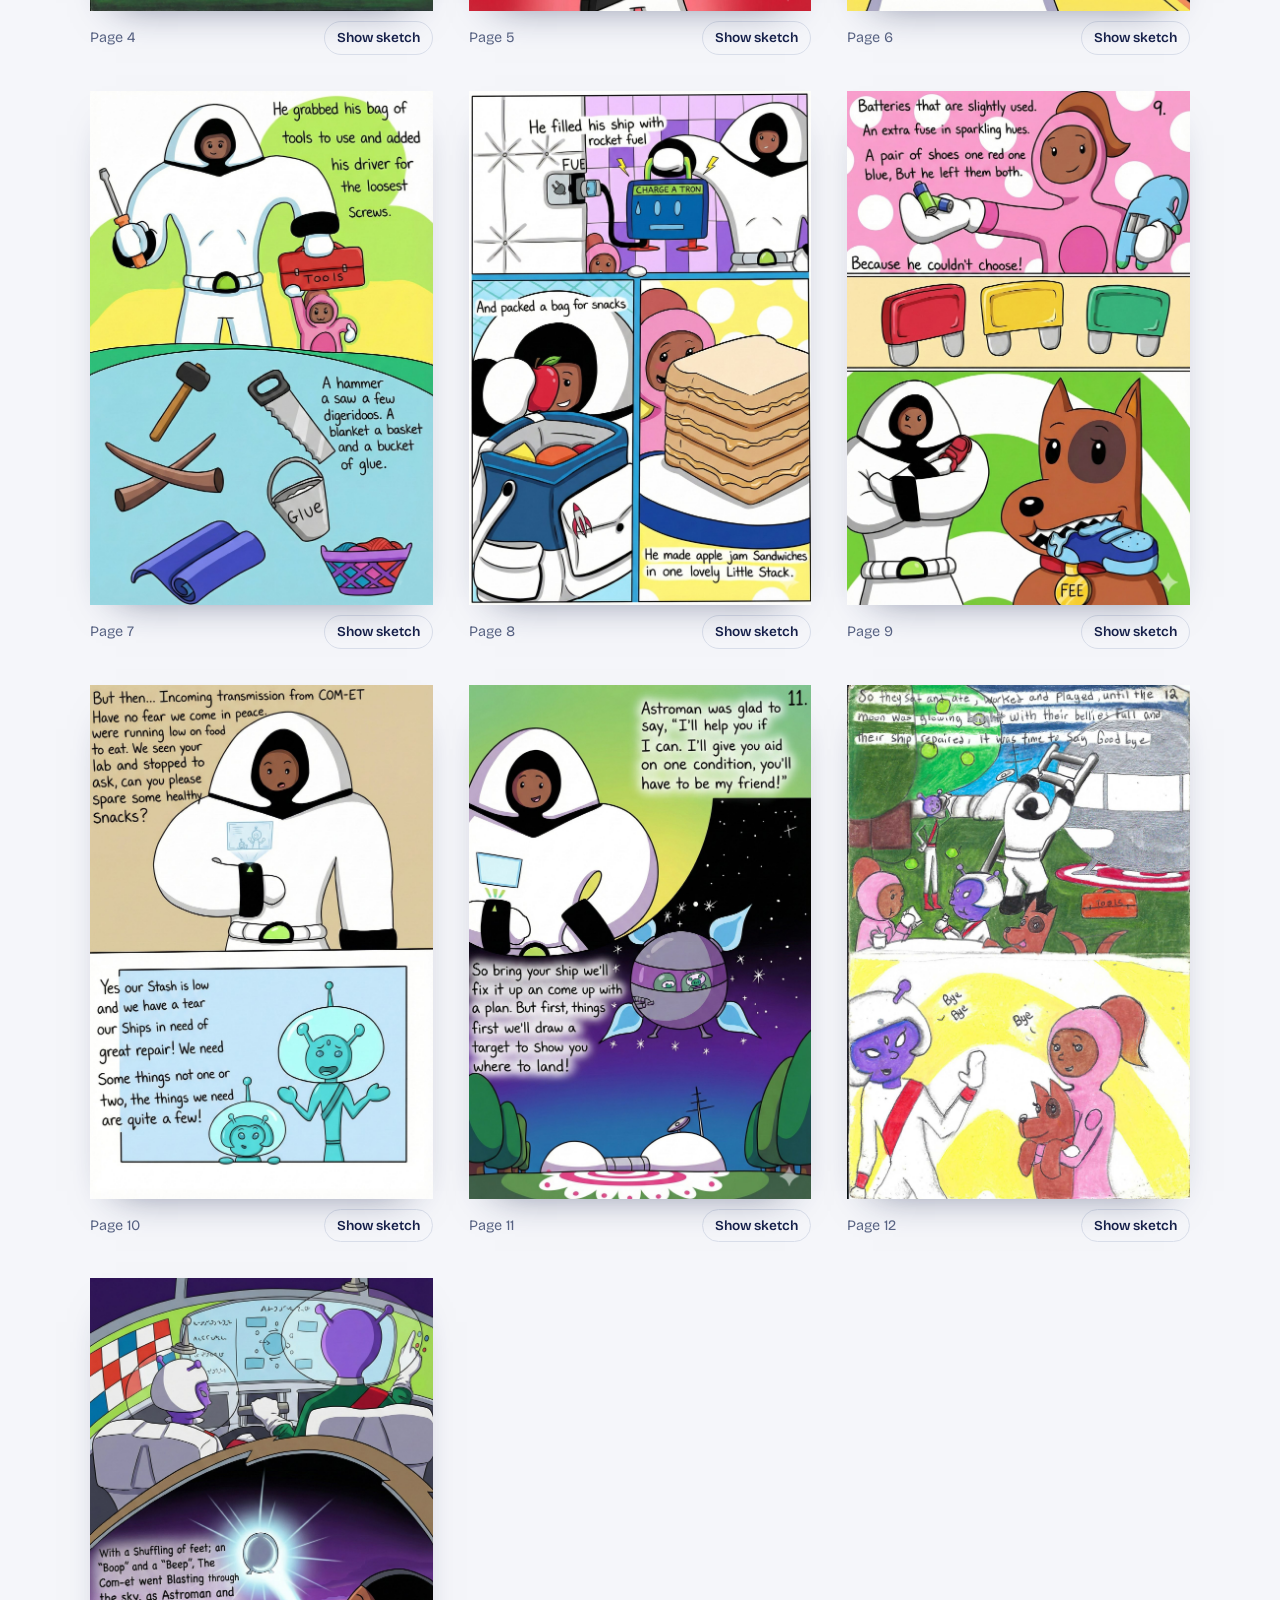
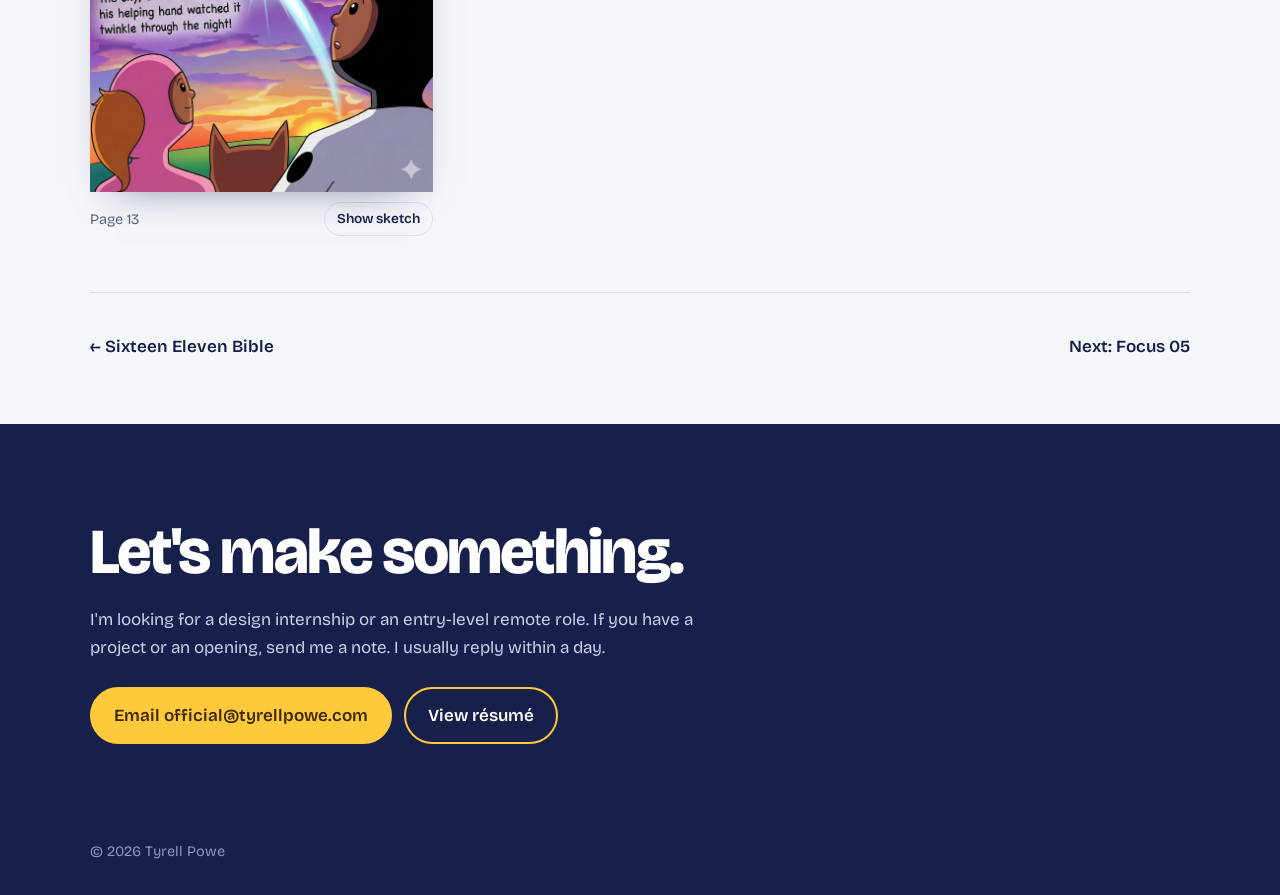
==== commit 5632eda8: "Add Sixteen Eleven Bible, new Astroman cover, Amazon link, resume update Co-Authored-By: Claude Opus" ====
--- a/astroman.html
+++ b/astroman.html
@@ -22,13 +22,14 @@
 <header class="p-head">
   <a class="back" href="index.html#work">← All work</a>
   <h1>Astroman and the Helping Hand</h1>
-  <p class="lede">A picture book I wrote and illustrated about a young astronaut, his family and a lost alien who needs help getting home. Every page started as a hand-drawn, hand-colored illustration on paper.</p>
+  <p class="lede">A published picture book I wrote and illustrated about a young astronaut, his family and a lost alien who needs help getting home. Every page started as a hand-drawn, hand-colored illustration on paper.</p>
   <dl class="meta">
     <div><dt>Role</dt><dd>Author and illustrator</dd></div>
     <div><dt>Year</dt><dd>2026</dd></div>
-    <div><dt>Format</dt><dd>14-page picture book</dd></div>
+    <div><dt>Format</dt><dd>Picture book, on Amazon</dd></div>
     <div><dt>Tools</dt><dd>Pencil, marker, Photoshop, AI image tools</dd></div>
   </dl>
+  <div class="btns"><a class="btn solid" href="https://www.amazon.com/dp/B0GHYKSY8W">See it on Amazon</a></div>
 </header>
 
 <section class="block">
@@ -91,7 +92,7 @@
   </div>
 </section>
 
-<nav class="next" aria-label="Project navigation"><a href="index.html#work">← All work</a><a href="focus-05.html">Next: Focus 05</a></nav>
+<nav class="next" aria-label="Project navigation"><a href="sixteen-eleven.html">← Sixteen Eleven Bible</a><a href="focus-05.html">Next: Focus 05</a></nav>
 </div>
 <script>
 document.querySelectorAll('.page .toggle').forEach(b=>b.addEventListener('click',()=>{
--- a/style.css
+++ b/style.css
@@ -125,3 +125,10 @@
 .next a:hover{text-decoration:underline;text-decoration-color:var(--comet);text-decoration-thickness:3px}
 
 @media (max-width:420px){.nav{gap:12px;font-size:.95rem}.logo{font-size:1.1rem}}
+.grid5{display:grid;gap:clamp(12px,2vw,24px);grid-template-columns:repeat(5,minmax(0,1fr));align-items:start}
+.grid5 figure{margin:0}
+.grid5 img{width:100%;border-radius:18px;box-shadow:0 14px 34px -24px rgba(22,32,74,.55)}
+@media (max-width:760px){.grid5{grid-template-columns:1fr 1fr}}
+.p-head .btns{margin-top:22px}
+.p-head .btn.solid:hover{background:#ffd666}
+.hero-art figcaption a{color:var(--ink);text-decoration-color:var(--comet);text-decoration-thickness:2px}
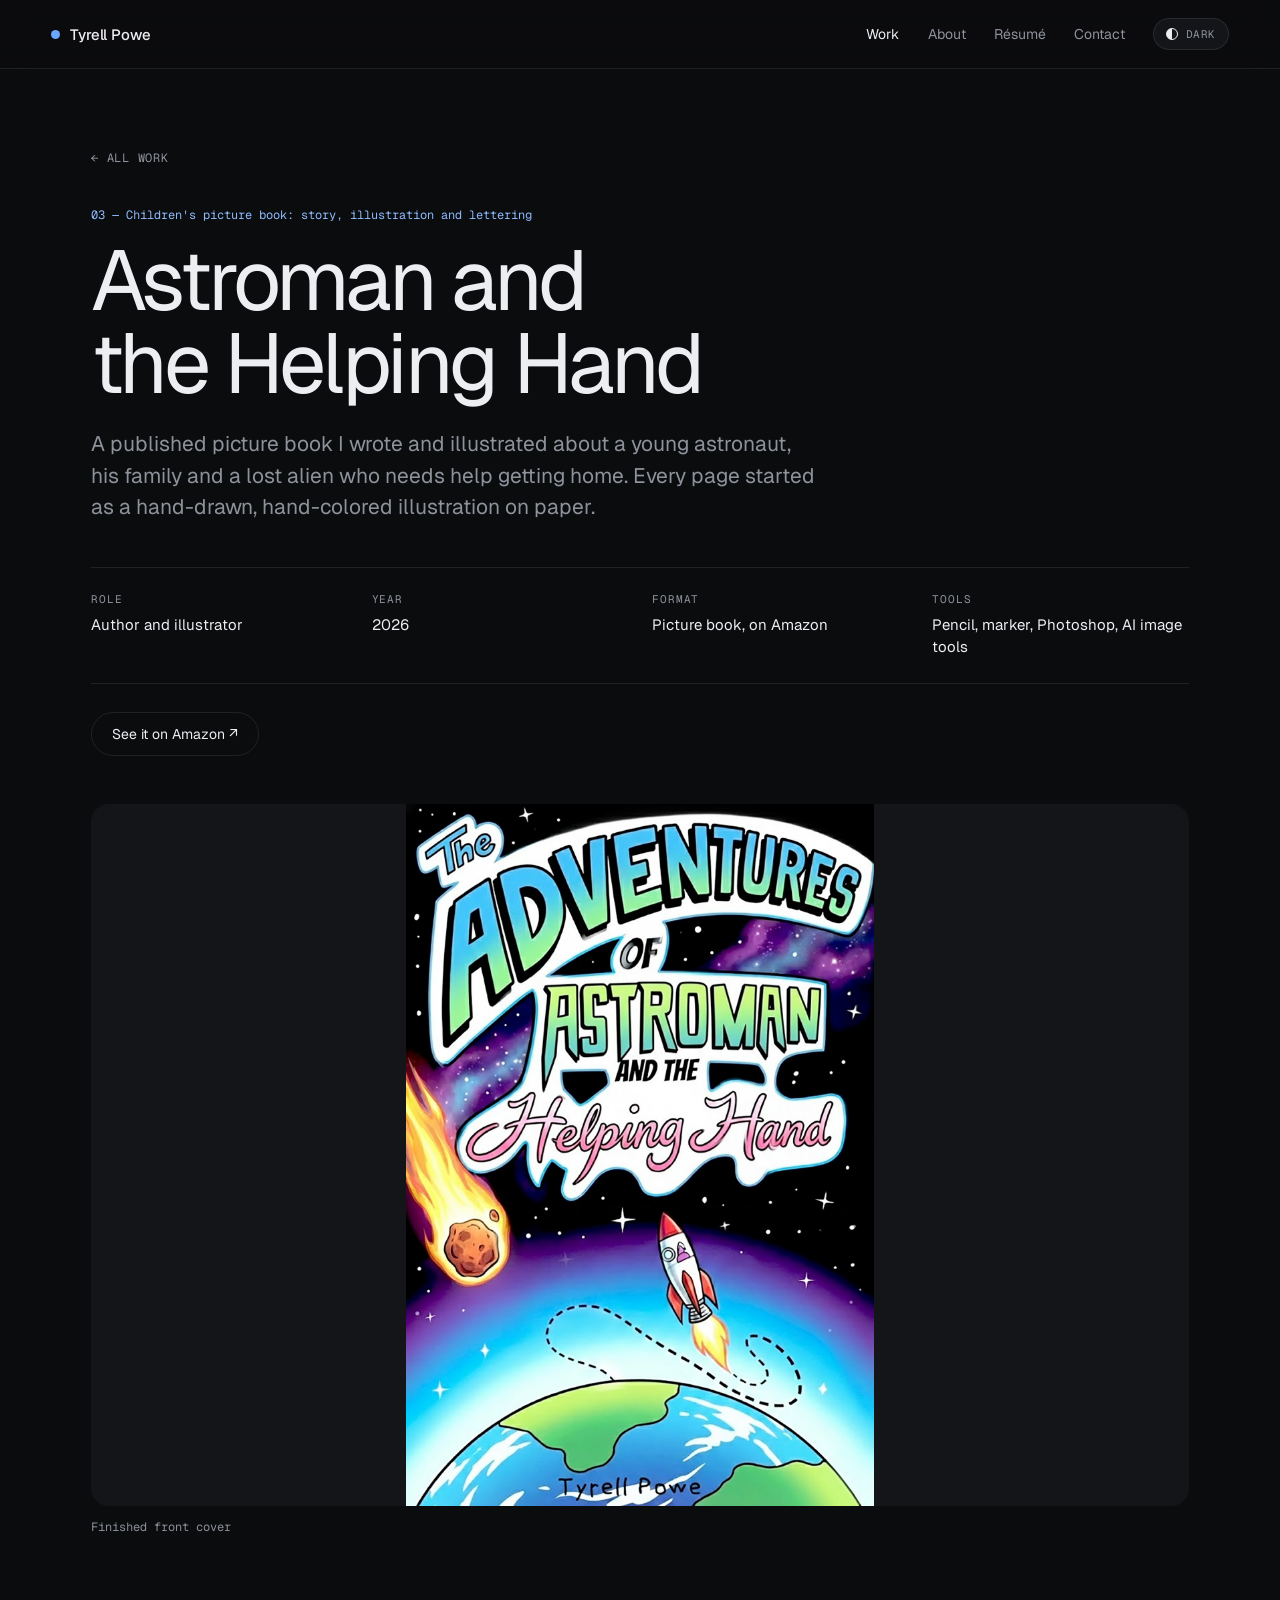
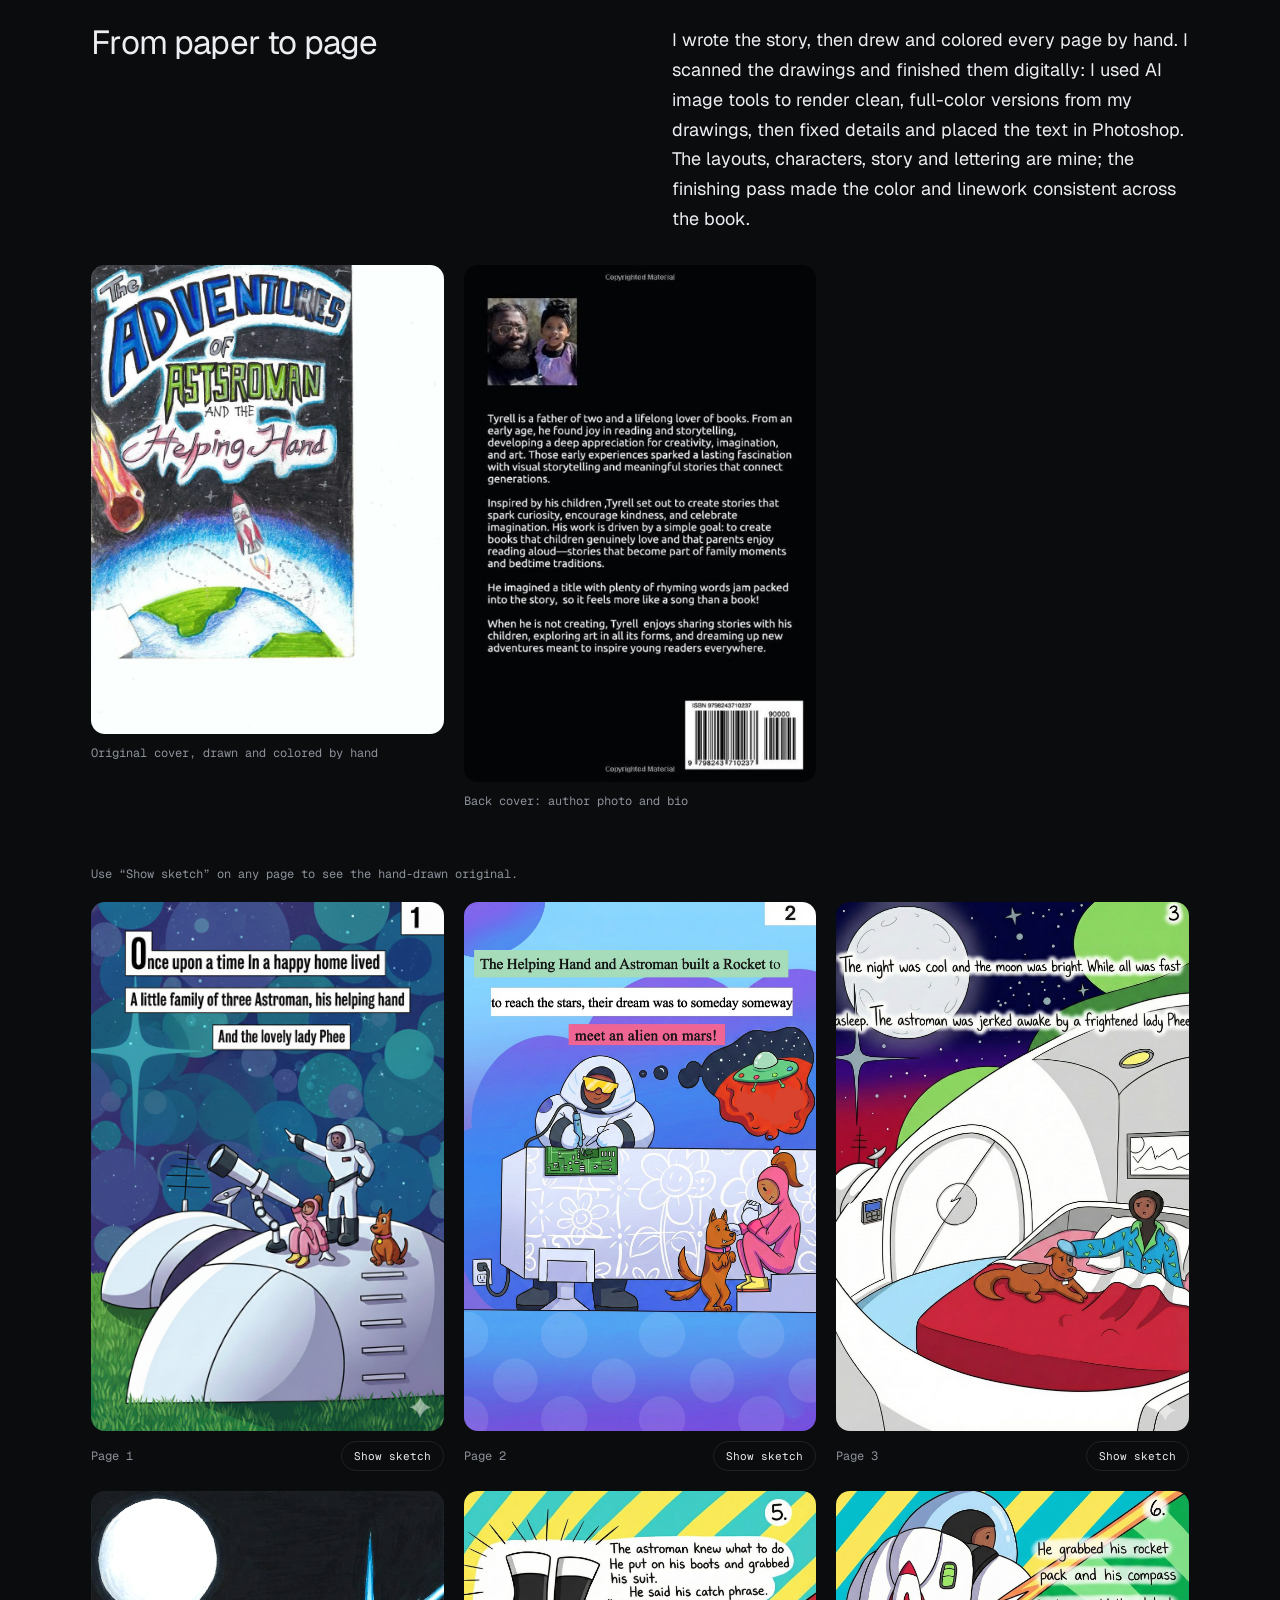
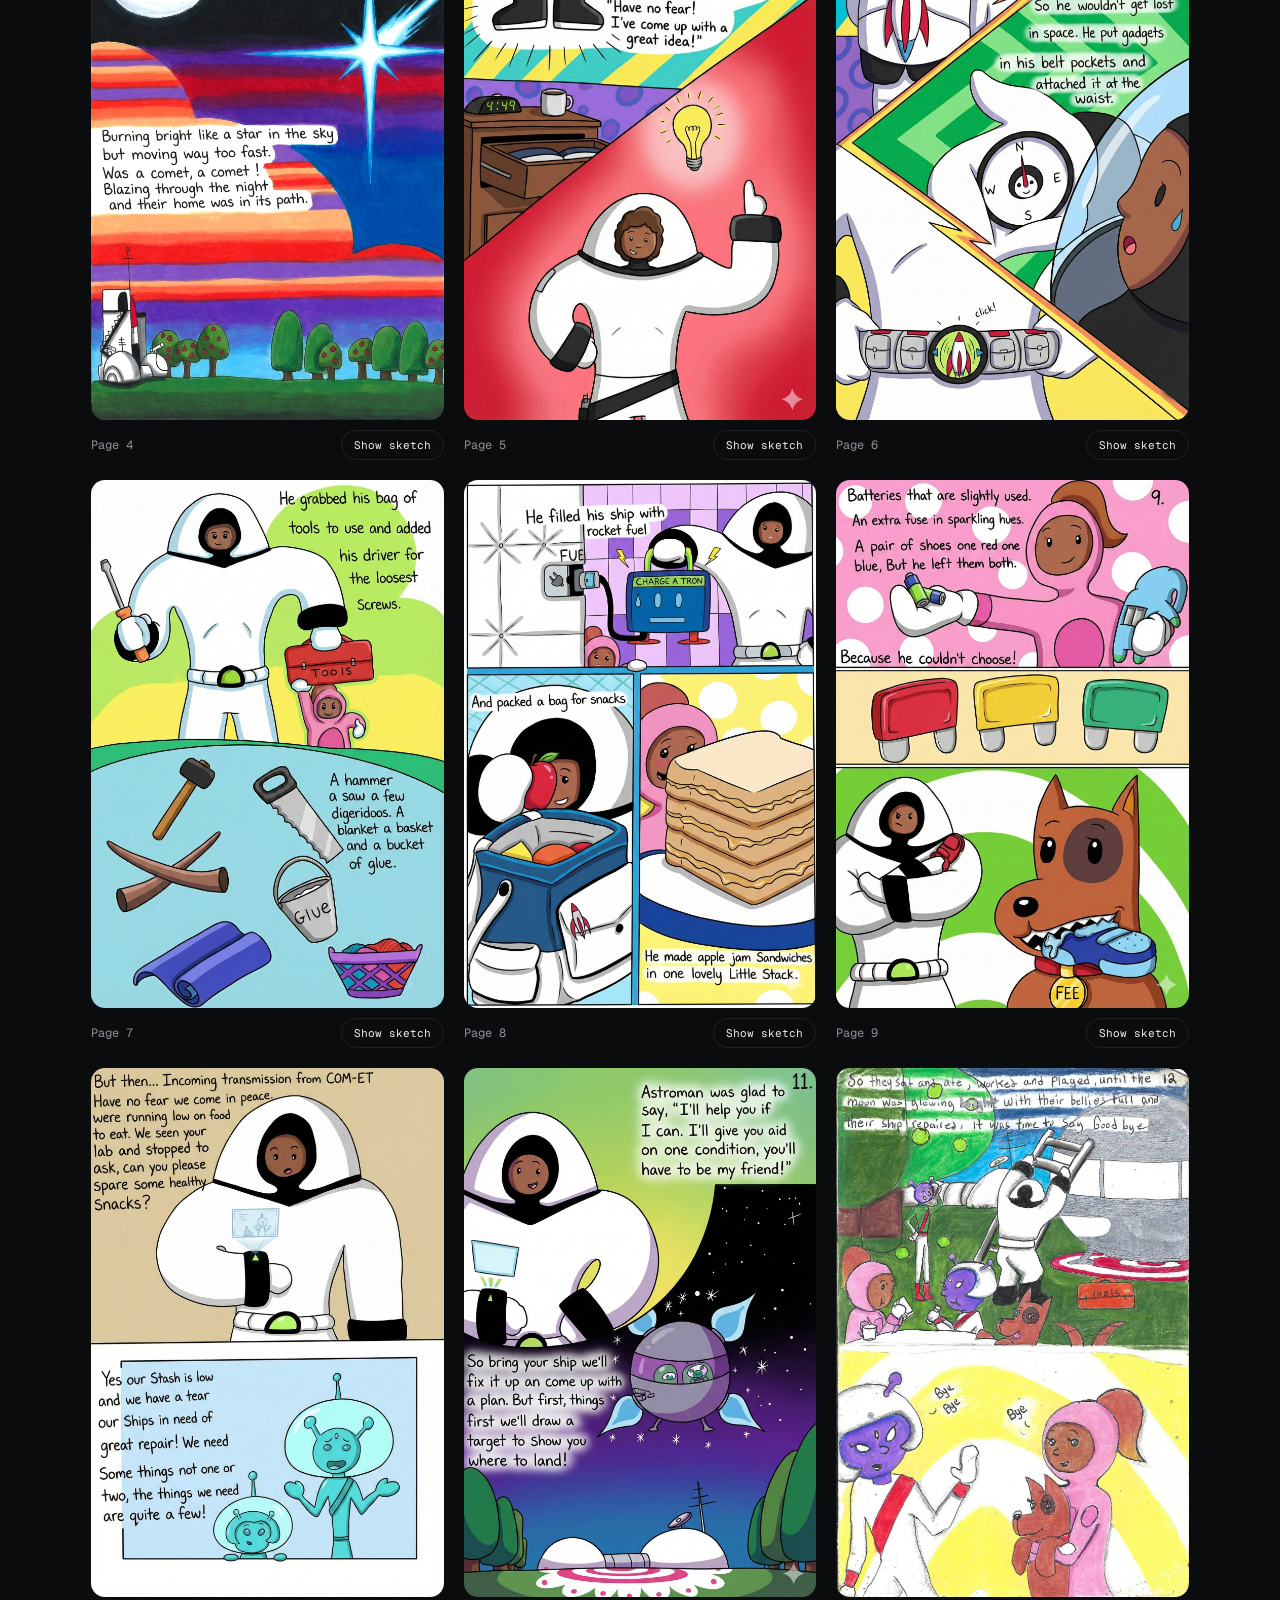
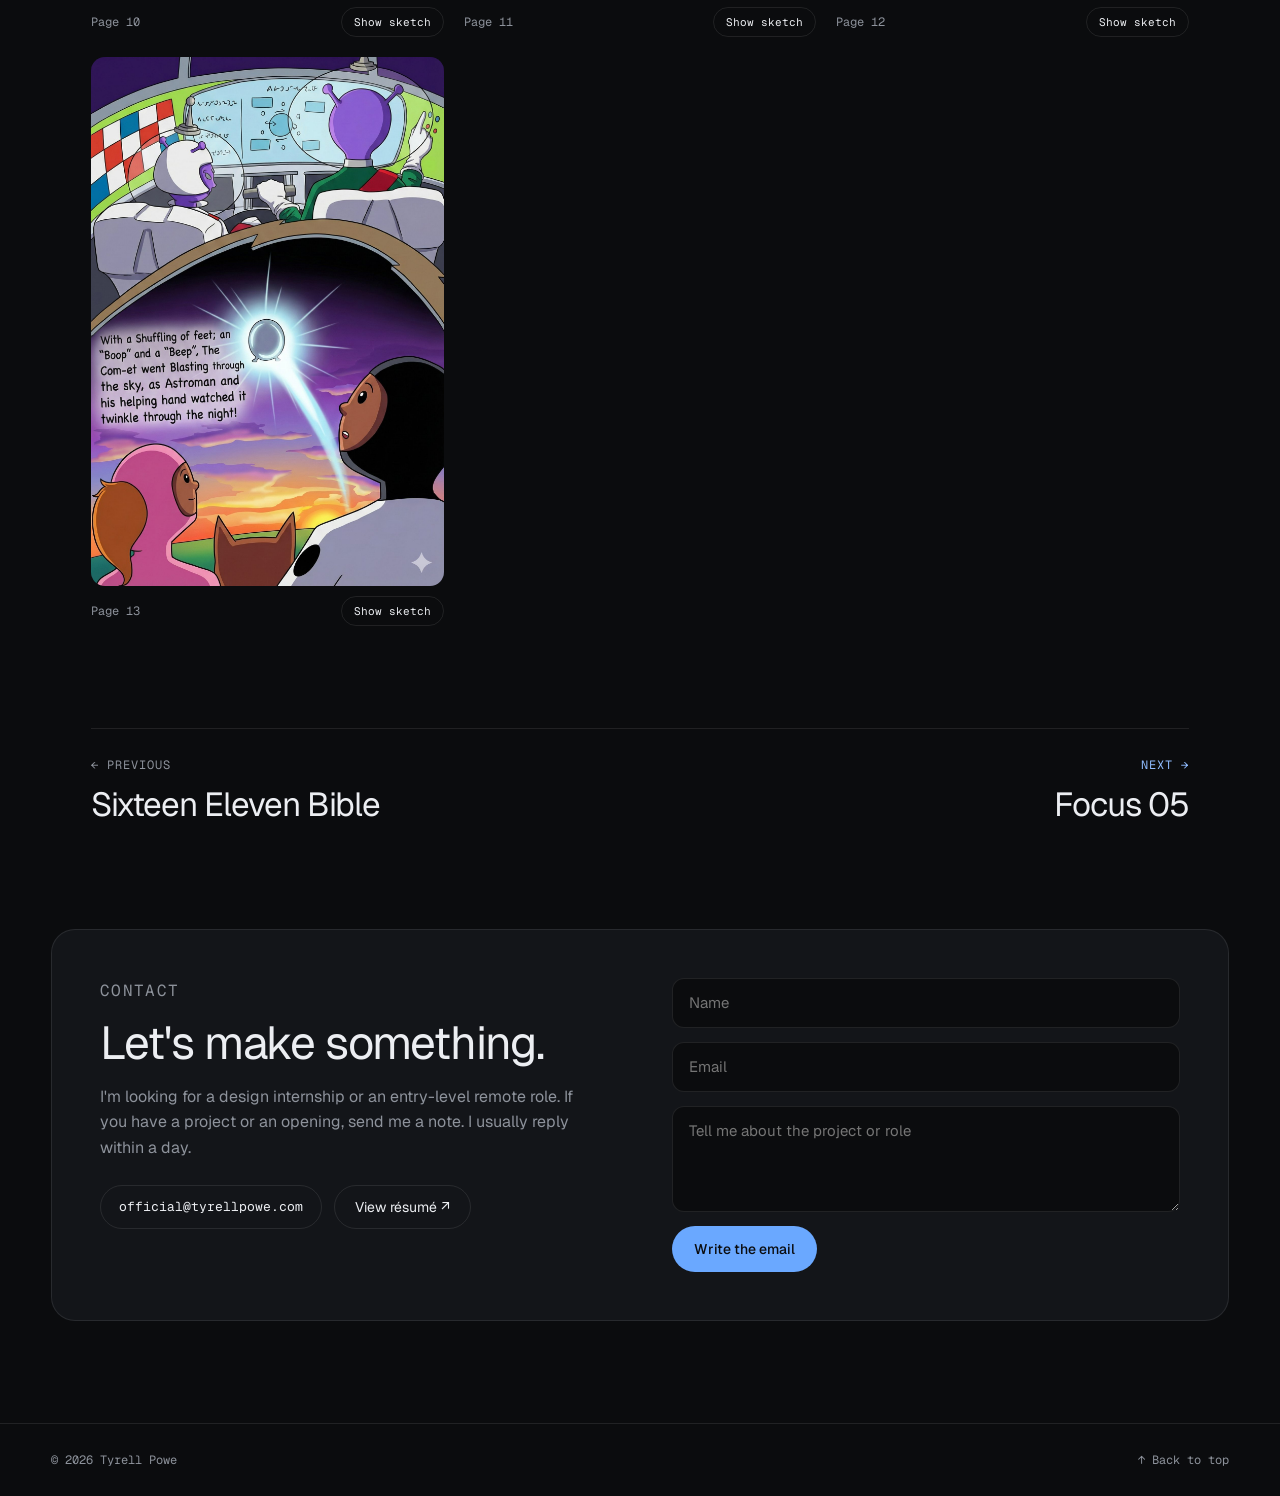
==== commit 73ee1d43: "Redesign: dark Geist layout with work list previews, cover flip, lightbox and theme toggle Co-Author" ====
--- a/astroman.html
+++ b/astroman.html
@@ -1,110 +1,78 @@
 <!doctype html>
-<html lang="en">
+<html lang="en" data-theme="dark">
 <head>
 <meta charset="utf-8">
 <meta name="viewport" content="width=device-width,initial-scale=1">
-<title>Astroman · Tyrell Powe</title>
-<meta name="description" content="A picture book written and illustrated by Tyrell Powe.">
-<meta property="og:title" content="Astroman · Tyrell Powe">
-<meta property="og:description" content="A picture book written and illustrated by Tyrell Powe.">
+<title>Astroman and the Helping Hand · Tyrell Powe</title>
+<meta name="description" content="A published picture book I wrote and illustrated about a young astronaut, his family and a lost alien who needs help getting home. Every page started as a ">
+<meta property="og:title" content="Astroman and the Helping Hand · Tyrell Powe">
+<meta property="og:description" content="A published picture book I wrote and illustrated about a young astronaut, his family and a lost alien who needs help getting home. Every page started as a ">
 <meta property="og:image" content="https://tyrellpowe.com/img/astroman/cover.jpg">
+<meta name="theme-color" content="#0b0c0e">
+<script>try{var t=localStorage.getItem('theme');if(t)document.documentElement.dataset.theme=t}catch(e){}</script>
 <link rel="icon" href="favicon.svg" type="image/svg+xml">
 <link rel="preconnect" href="https://fonts.googleapis.com">
 <link rel="preconnect" href="https://fonts.gstatic.com" crossorigin>
-<link href="https://fonts.googleapis.com/css2?family=Bricolage+Grotesque:opsz,wght@12..96,400;12..96,500;12..96,600;12..96,700;12..96,800&display=swap" rel="stylesheet">
+<link href="https://fonts.googleapis.com/css2?family=Geist:wght@300;400;500;600&family=Geist+Mono:wght@400;500&display=swap" rel="stylesheet">
 <link rel="stylesheet" href="style.css">
 </head>
 <body>
 <a class="skip" href="#main">Skip to content</a>
-<div class="wrap"><header class="site-head"><a class="logo" href="index.html">Tyrell Powe</a><nav class="nav" aria-label="Main"><a href="index.html#work" aria-current="page">Work</a><a href="index.html#about">About</a><a href="resume.html">Résumé</a><a href="index.html#contact">Contact</a></nav></header></div>
+<header class="site-head">
+  <a class="brand" href="index.html"><span class="dot"></span>Tyrell Powe</a>
+  <nav class="nav" aria-label="Main">
+    <a href="index.html#work" aria-current="page">Work</a>
+    <a href="index.html#about" class=hide-sm>About</a>
+    <a href="resume.html">Résumé</a>
+    <a href="#contact">Contact</a>
+    <button class="theme-btn" type="button" aria-label="Switch between dark and light theme"><i></i><span>Dark</span></button>
+  </nav>
+</header>
 <main id="main">
-<div class="wrap">
-<header class="p-head">
+<article class="project wrap">
   <a class="back" href="index.html#work">← All work</a>
+  <p class="eyebrow">03 — Children&#x27;s picture book: story, illustration and lettering</p>
   <h1>Astroman and the Helping Hand</h1>
-  <p class="lede">A published picture book I wrote and illustrated about a young astronaut, his family and a lost alien who needs help getting home. Every page started as a hand-drawn, hand-colored illustration on paper.</p>
-  <dl class="meta">
-    <div><dt>Role</dt><dd>Author and illustrator</dd></div>
-    <div><dt>Year</dt><dd>2026</dd></div>
-    <div><dt>Format</dt><dd>Picture book, on Amazon</dd></div>
-    <div><dt>Tools</dt><dd>Pencil, marker, Photoshop, AI image tools</dd></div>
-  </dl>
-  <div class="btns"><a class="btn solid" href="https://www.amazon.com/dp/B0GHYKSY8W">See it on Amazon</a></div>
-</header>
-
-<section class="block">
-  <div class="compare">
-    <figure><img src="img/astroman/cover-orig.jpg" alt="Hand-drawn original of the Astroman cover"><figcaption>Original cover, drawn and colored by hand</figcaption></figure>
-    <figure><img src="img/astroman/cover-art.jpg" alt="Finished Astroman cover"><figcaption>Finished cover</figcaption></figure>
+  <p class="summary">A published picture book I wrote and illustrated about a young astronaut, his family and a lost alien who needs help getting home. Every page started as a hand-drawn, hand-colored illustration on paper.</p>
+  <dl class="meta"><div><dt>Role</dt><dd>Author and illustrator</dd></div><div><dt>Year</dt><dd>2026</dd></div><div><dt>Format</dt><dd>Picture book, on Amazon</dd></div><div><dt>Tools</dt><dd>Pencil, marker, Photoshop, AI image tools</dd></div></dl>
+  <div class="pill-row links"><a class="btn small" href="https://www.amazon.com/dp/B0GHYKSY8W">See it on Amazon ↗</a></div>
+  <figure class="hero-fig"><button class="zoom" type="button" data-src="img/astroman/cover.jpg" data-cap="Finished front cover" aria-label="Enlarge: Finished front cover"><img src="img/astroman/cover.jpg" alt="Finished front cover"></button><figcaption class="cap">Finished front cover</figcaption></figure>
+  
+  <section class="sec">
+    <div class="sec-text"><h2>From paper to page</h2><p>I wrote the story, then drew and colored every page by hand. I scanned the drawings and finished them digitally: I used AI image tools to render clean, full-color versions from my drawings, then fixed details and placed the text in Photoshop. The layouts, characters, story and lettering are mine; the finishing pass made the color and linework consistent across the book.</p></div>
+    <div class="gallery" style="--min:300px"><figure><button class="zoom" type="button" data-src="img/astroman/cover-orig.jpg" data-cap="Original cover, drawn and colored by hand" aria-label="Enlarge: Original cover, drawn and colored by hand"><img src="img/astroman/cover-orig.jpg" alt="Original cover, drawn and colored by hand" loading="lazy"></button><figcaption class="cap">Original cover, drawn and colored by hand</figcaption></figure><figure><button class="zoom" type="button" data-src="img/astroman/back.jpg" data-cap="Back cover: author photo and bio" aria-label="Enlarge: Back cover: author photo and bio"><img src="img/astroman/back.jpg" alt="Back cover: author photo and bio" loading="lazy"></button><figcaption class="cap">Back cover: author photo and bio</figcaption></figure></div>
+  </section>
+  <p class="mono pages-note" style="text-transform:none;letter-spacing:0">Use “Show sketch” on any page to see the hand-drawn original.</p><div class="pages"><figure class="page" data-n="1"><button class="zoom" type="button" data-src="img/astroman/pg2.jpg" data-cap="Page 1, finished" aria-label="Enlarge: Page 1, finished" data-final="img/astroman/pg2.jpg" data-orig="img/astroman/pg2-orig.jpg"><img src="img/astroman/pg2.jpg" alt="Page 1, finished" loading="lazy"></button><figcaption><span>Page 1</span><button class="sketch" type="button" aria-pressed="false">Show sketch</button></figcaption></figure><figure class="page" data-n="2"><button class="zoom" type="button" data-src="img/astroman/pg3.jpg" data-cap="Page 2, finished" aria-label="Enlarge: Page 2, finished" data-final="img/astroman/pg3.jpg" data-orig="img/astroman/pg3-orig.jpg"><img src="img/astroman/pg3.jpg" alt="Page 2, finished" loading="lazy"></button><figcaption><span>Page 2</span><button class="sketch" type="button" aria-pressed="false">Show sketch</button></figcaption></figure><figure class="page" data-n="3"><button class="zoom" type="button" data-src="img/astroman/pg4.jpg" data-cap="Page 3, finished" aria-label="Enlarge: Page 3, finished" data-final="img/astroman/pg4.jpg" data-orig="img/astroman/pg4-orig.jpg"><img src="img/astroman/pg4.jpg" alt="Page 3, finished" loading="lazy"></button><figcaption><span>Page 3</span><button class="sketch" type="button" aria-pressed="false">Show sketch</button></figcaption></figure><figure class="page" data-n="4"><button class="zoom" type="button" data-src="img/astroman/pg5.jpg" data-cap="Page 4, finished" aria-label="Enlarge: Page 4, finished" data-final="img/astroman/pg5.jpg" data-orig="img/astroman/pg5-orig.jpg"><img src="img/astroman/pg5.jpg" alt="Page 4, finished" loading="lazy"></button><figcaption><span>Page 4</span><button class="sketch" type="button" aria-pressed="false">Show sketch</button></figcaption></figure><figure class="page" data-n="5"><button class="zoom" type="button" data-src="img/astroman/pg6.jpg" data-cap="Page 5, finished" aria-label="Enlarge: Page 5, finished" data-final="img/astroman/pg6.jpg" data-orig="img/astroman/pg6-orig.jpg"><img src="img/astroman/pg6.jpg" alt="Page 5, finished" loading="lazy"></button><figcaption><span>Page 5</span><button class="sketch" type="button" aria-pressed="false">Show sketch</button></figcaption></figure><figure class="page" data-n="6"><button class="zoom" type="button" data-src="img/astroman/pg7.jpg" data-cap="Page 6, finished" aria-label="Enlarge: Page 6, finished" data-final="img/astroman/pg7.jpg" data-orig="img/astroman/pg7-orig.jpg"><img src="img/astroman/pg7.jpg" alt="Page 6, finished" loading="lazy"></button><figcaption><span>Page 6</span><button class="sketch" type="button" aria-pressed="false">Show sketch</button></figcaption></figure><figure class="page" data-n="7"><button class="zoom" type="button" data-src="img/astroman/pg8.jpg" data-cap="Page 7, finished" aria-label="Enlarge: Page 7, finished" data-final="img/astroman/pg8.jpg" data-orig="img/astroman/pg8-orig.jpg"><img src="img/astroman/pg8.jpg" alt="Page 7, finished" loading="lazy"></button><figcaption><span>Page 7</span><button class="sketch" type="button" aria-pressed="false">Show sketch</button></figcaption></figure><figure class="page" data-n="8"><button class="zoom" type="button" data-src="img/astroman/pg9.jpg" data-cap="Page 8, finished" aria-label="Enlarge: Page 8, finished" data-final="img/astroman/pg9.jpg" data-orig="img/astroman/pg9-orig.jpg"><img src="img/astroman/pg9.jpg" alt="Page 8, finished" loading="lazy"></button><figcaption><span>Page 8</span><button class="sketch" type="button" aria-pressed="false">Show sketch</button></figcaption></figure><figure class="page" data-n="9"><button class="zoom" type="button" data-src="img/astroman/pg10.jpg" data-cap="Page 9, finished" aria-label="Enlarge: Page 9, finished" data-final="img/astroman/pg10.jpg" data-orig="img/astroman/pg10-orig.jpg"><img src="img/astroman/pg10.jpg" alt="Page 9, finished" loading="lazy"></button><figcaption><span>Page 9</span><button class="sketch" type="button" aria-pressed="false">Show sketch</button></figcaption></figure><figure class="page" data-n="10"><button class="zoom" type="button" data-src="img/astroman/pg11.jpg" data-cap="Page 10, finished" aria-label="Enlarge: Page 10, finished" data-final="img/astroman/pg11.jpg" data-orig="img/astroman/pg11-orig.jpg"><img src="img/astroman/pg11.jpg" alt="Page 10, finished" loading="lazy"></button><figcaption><span>Page 10</span><button class="sketch" type="button" aria-pressed="false">Show sketch</button></figcaption></figure><figure class="page" data-n="11"><button class="zoom" type="button" data-src="img/astroman/pg12.jpg" data-cap="Page 11, finished" aria-label="Enlarge: Page 11, finished" data-final="img/astroman/pg12.jpg" data-orig="img/astroman/pg12-orig.jpg"><img src="img/astroman/pg12.jpg" alt="Page 11, finished" loading="lazy"></button><figcaption><span>Page 11</span><button class="sketch" type="button" aria-pressed="false">Show sketch</button></figcaption></figure><figure class="page" data-n="12"><button class="zoom" type="button" data-src="img/astroman/pg13.jpg" data-cap="Page 12, finished" aria-label="Enlarge: Page 12, finished" data-final="img/astroman/pg13.jpg" data-orig="img/astroman/pg13-orig.jpg"><img src="img/astroman/pg13.jpg" alt="Page 12, finished" loading="lazy"></button><figcaption><span>Page 12</span><button class="sketch" type="button" aria-pressed="false">Show sketch</button></figcaption></figure><figure class="page" data-n="13"><button class="zoom" type="button" data-src="img/astroman/pg14.jpg" data-cap="Page 13, finished" aria-label="Enlarge: Page 13, finished" data-final="img/astroman/pg14.jpg" data-orig="img/astroman/pg14-orig.jpg"><img src="img/astroman/pg14.jpg" alt="Page 13, finished" loading="lazy"></button><figcaption><span>Page 13</span><button class="sketch" type="button" aria-pressed="false">Show sketch</button></figcaption></figure></div>
+  <nav class="prevnext" aria-label="More projects">
+    <a href="sixteen-eleven.html"><span class="mono">← Previous</span><span class="nm">Sixteen Eleven Bible</span></a>
+    <a class="next" href="focus-05.html"><span class="mono">Next →</span><span class="nm">Focus 05</span></a>
+  </nav>
+</article>
+<section class="contact wrap" id="contact">
+  <div class="contact-card">
+    <div class="contact-copy">
+      <p class="mono" style="margin:0">Contact</p>
+      <h2>Let's make something.</h2>
+      <p>I'm looking for a design internship or an entry-level remote role. If you have a project or an opening, send me a note. I usually reply within a day.</p>
+      <div class="pill-row"><a class="btn email" href="mailto:official@tyrellpowe.com">official@tyrellpowe.com</a><a class="btn small" href="resume.html">View résumé ↗</a></div>
+    </div>
+    <div>
+      <form data-to="official@tyrellpowe.com">
+        <label class="skip" for="cf-name">Name</label><input id="cf-name" name="name" required placeholder="Name" autocomplete="name">
+        <label class="skip" for="cf-email">Email</label><input id="cf-email" name="email" type="email" required placeholder="Email" autocomplete="email">
+        <label class="skip" for="cf-msg">Message</label><textarea id="cf-msg" name="message" rows="4" required placeholder="Tell me about the project or role"></textarea>
+        <button class="btn primary" type="submit">Write the email</button>
+      </form>
+      <div class="sent" role="status"><b>✓</b><p style="font-size:20px;letter-spacing:-.01em">Your email app should open with your message.</p><p style="color:var(--muted);font-size:15px">If it didn't, write to me at <a href="mailto:official@tyrellpowe.com">official@tyrellpowe.com</a>.</p></div>
+    </div>
   </div>
 </section>
-
-<section class="block">
-  <div class="text">
-    <h2>From paper to page</h2>
-    <p>I wrote the story, then drew and colored every page by hand. I scanned the drawings and finished them digitally: I used AI image tools to render clean, full-color versions from my drawings, then fixed details and placed the text in Photoshop. The layouts, characters, story and lettering are mine; the finishing pass made the color and linework consistent across the book.</p>
-    <p>Use “Show sketch” on any page to see the hand-drawn original.</p>
-  </div>
-</section>
-
-<section class="block" aria-label="Book pages">
-  <div class="pages">
-<figure class="page" id="p2">
-  <div class="frame"><img class="final" src="img/astroman/pg2.jpg" alt="Astroman page 1, finished" loading="lazy"><img class="orig" src="img/astroman/pg2-orig.jpg" alt="Astroman page 1, hand-drawn original" loading="lazy"></div>
-  <figcaption><span>Page 1</span><button class="toggle" type="button" aria-pressed="false">Show sketch</button></figcaption>
-</figure><figure class="page" id="p3">
-  <div class="frame"><img class="final" src="img/astroman/pg3.jpg" alt="Astroman page 2, finished" loading="lazy"><img class="orig" src="img/astroman/pg3-orig.jpg" alt="Astroman page 2, hand-drawn original" loading="lazy"></div>
-  <figcaption><span>Page 2</span><button class="toggle" type="button" aria-pressed="false">Show sketch</button></figcaption>
-</figure><figure class="page" id="p4">
-  <div class="frame"><img class="final" src="img/astroman/pg4.jpg" alt="Astroman page 3, finished" loading="lazy"><img class="orig" src="img/astroman/pg4-orig.jpg" alt="Astroman page 3, hand-drawn original" loading="lazy"></div>
-  <figcaption><span>Page 3</span><button class="toggle" type="button" aria-pressed="false">Show sketch</button></figcaption>
-</figure><figure class="page" id="p5">
-  <div class="frame"><img class="final" src="img/astroman/pg5.jpg" alt="Astroman page 4, finished" loading="lazy"><img class="orig" src="img/astroman/pg5-orig.jpg" alt="Astroman page 4, hand-drawn original" loading="lazy"></div>
-  <figcaption><span>Page 4</span><button class="toggle" type="button" aria-pressed="false">Show sketch</button></figcaption>
-</figure><figure class="page" id="p6">
-  <div class="frame"><img class="final" src="img/astroman/pg6.jpg" alt="Astroman page 5, finished" loading="lazy"><img class="orig" src="img/astroman/pg6-orig.jpg" alt="Astroman page 5, hand-drawn original" loading="lazy"></div>
-  <figcaption><span>Page 5</span><button class="toggle" type="button" aria-pressed="false">Show sketch</button></figcaption>
-</figure><figure class="page" id="p7">
-  <div class="frame"><img class="final" src="img/astroman/pg7.jpg" alt="Astroman page 6, finished" loading="lazy"><img class="orig" src="img/astroman/pg7-orig.jpg" alt="Astroman page 6, hand-drawn original" loading="lazy"></div>
-  <figcaption><span>Page 6</span><button class="toggle" type="button" aria-pressed="false">Show sketch</button></figcaption>
-</figure><figure class="page" id="p8">
-  <div class="frame"><img class="final" src="img/astroman/pg8.jpg" alt="Astroman page 7, finished" loading="lazy"><img class="orig" src="img/astroman/pg8-orig.jpg" alt="Astroman page 7, hand-drawn original" loading="lazy"></div>
-  <figcaption><span>Page 7</span><button class="toggle" type="button" aria-pressed="false">Show sketch</button></figcaption>
-</figure><figure class="page" id="p9">
-  <div class="frame"><img class="final" src="img/astroman/pg9.jpg" alt="Astroman page 8, finished" loading="lazy"><img class="orig" src="img/astroman/pg9-orig.jpg" alt="Astroman page 8, hand-drawn original" loading="lazy"></div>
-  <figcaption><span>Page 8</span><button class="toggle" type="button" aria-pressed="false">Show sketch</button></figcaption>
-</figure><figure class="page" id="p10">
-  <div class="frame"><img class="final" src="img/astroman/pg10.jpg" alt="Astroman page 9, finished" loading="lazy"><img class="orig" src="img/astroman/pg10-orig.jpg" alt="Astroman page 9, hand-drawn original" loading="lazy"></div>
-  <figcaption><span>Page 9</span><button class="toggle" type="button" aria-pressed="false">Show sketch</button></figcaption>
-</figure><figure class="page" id="p11">
-  <div class="frame"><img class="final" src="img/astroman/pg11.jpg" alt="Astroman page 10, finished" loading="lazy"><img class="orig" src="img/astroman/pg11-orig.jpg" alt="Astroman page 10, hand-drawn original" loading="lazy"></div>
-  <figcaption><span>Page 10</span><button class="toggle" type="button" aria-pressed="false">Show sketch</button></figcaption>
-</figure><figure class="page" id="p12">
-  <div class="frame"><img class="final" src="img/astroman/pg12.jpg" alt="Astroman page 11, finished" loading="lazy"><img class="orig" src="img/astroman/pg12-orig.jpg" alt="Astroman page 11, hand-drawn original" loading="lazy"></div>
-  <figcaption><span>Page 11</span><button class="toggle" type="button" aria-pressed="false">Show sketch</button></figcaption>
-</figure><figure class="page" id="p13">
-  <div class="frame"><img class="final" src="img/astroman/pg13.jpg" alt="Astroman page 12, finished" loading="lazy"><img class="orig" src="img/astroman/pg13-orig.jpg" alt="Astroman page 12, hand-drawn original" loading="lazy"></div>
-  <figcaption><span>Page 12</span><button class="toggle" type="button" aria-pressed="false">Show sketch</button></figcaption>
-</figure><figure class="page" id="p14">
-  <div class="frame"><img class="final" src="img/astroman/pg14.jpg" alt="Astroman page 13, finished" loading="lazy"><img class="orig" src="img/astroman/pg14-orig.jpg" alt="Astroman page 13, hand-drawn original" loading="lazy"></div>
-  <figcaption><span>Page 13</span><button class="toggle" type="button" aria-pressed="false">Show sketch</button></figcaption>
-</figure>
-  </div>
-</section>
-
-<nav class="next" aria-label="Project navigation"><a href="sixteen-eleven.html">← Sixteen Eleven Bible</a><a href="focus-05.html">Next: Focus 05</a></nav>
+</main>
+<footer class="site-foot"><span>© 2026 Tyrell Powe</span><a href="#main">↑ Back to top</a></footer>
+<div class="lb" role="dialog" aria-modal="true" aria-label="Image viewer">
+  <div class="lb-top"><span class="lb-count"></span><button class="lb-close" type="button" aria-label="Close">✕</button></div>
+  <div class="lb-mid"><button class="lb-prev" type="button" aria-label="Previous image">←</button><img alt=""><button class="lb-next" type="button" aria-label="Next image">→</button></div>
+  <p class="lb-cap"></p>
 </div>
-<script>
-document.querySelectorAll('.page .toggle').forEach(b=>b.addEventListener('click',()=>{
-  const f=b.closest('.page'); const on=f.classList.toggle('show-orig');
-  b.setAttribute('aria-pressed',on); b.textContent=on?'Show final':'Show sketch';
-}));
-</script>
-</main>
-<section class="contact" id="contact"><div class="wrap">
-<h2>Let's make something.</h2>
-<p>I'm looking for a design internship or an entry-level remote role. If you have a project or an opening, send me a note. I usually reply within a day.</p>
-<div class="btns"><a class="btn solid" href="mailto:official@tyrellpowe.com">Email official@tyrellpowe.com</a><a class="btn ghost" href="resume.html">View résumé</a></div>
-</div></section>
-<footer class="site-foot"><div class="wrap">© 2026 Tyrell Powe</div></footer>
+<script src="site.js"></script>
 </body></html>
--- a/style.css
+++ b/style.css
@@ -1,134 +1,171 @@
-/* Tyrell Powe — portfolio */
-:root{
-  --ink:#16204A;        /* Astroman night sky */
-  --ink-2:#2B3A78;
-  --paper:#F5F6FA;
-  --card:#FFFFFF;
-  --slate:#5A6585;
-  --rule:#D9DEEA;
-  --comet:#FFC93C;      /* rocket/comet yellow */
-  --comet-ink:#3A2A00;
-  --max:1180px;
-  --gutter:clamp(16px,4vw,40px);
-  --display:"Bricolage Grotesque",system-ui,sans-serif;
-  --body:"Bricolage Grotesque",system-ui,sans-serif;
-}
+/* Tyrell Powe portfolio, v2 */
+:root{--bg:#0b0c0e;--surface:#131519;--line:rgba(255,255,255,.09);--fg:#eceef2;--muted:#8d929b;--accent:#6aa8ff;--accent-ink:#8fbcff;--on-accent:#0b0c0e;--pad:clamp(20px,4vw,56px);--mono:'Geist Mono',ui-monospace,monospace}
+:root[data-theme="light"]{--bg:#f3f3f1;--surface:#ffffff;--line:rgba(0,0,0,.1);--fg:#111214;--muted:#5b6069;--accent-ink:#1f5fc4}
 *{box-sizing:border-box}
-html{-webkit-text-size-adjust:100%;scroll-behavior:smooth}
-@media (prefers-reduced-motion:reduce){html{scroll-behavior:auto}*{transition:none!important;animation:none!important}}
-body{margin:0;background:var(--paper);color:var(--ink);font-family:var(--body);font-size:1.0625rem;line-height:1.6;font-variation-settings:"opsz" 14}
-img{display:block;max-width:100%;height:auto}
-a{color:inherit}
-a:focus-visible,button:focus-visible{outline:3px solid var(--comet);outline-offset:3px;border-radius:2px}
-.wrap{max-width:var(--max);margin:0 auto;padding:0 var(--gutter)}
-.skip{position:absolute;left:-999px}.skip:focus{left:16px;top:16px;background:var(--comet);padding:8px 12px;z-index:10}
+html{-webkit-text-size-adjust:100%}
+html,body{margin:0;background:var(--bg);color:var(--fg);transition:background .3s,color .3s}
+body{font-family:'Geist',system-ui,sans-serif;-webkit-font-smoothing:antialiased;min-height:100vh;display:flex;flex-direction:column}
+main{flex:1}
+img{max-width:100%}
+a{color:var(--fg);text-decoration:none}
+a:hover{color:var(--accent-ink)}
+::selection{background:var(--accent);color:var(--on-accent)}
+input,textarea,button{font:inherit;color:inherit}
+button{cursor:pointer}
+:focus-visible{outline:2px solid var(--accent);outline-offset:3px;border-radius:6px}
+@keyframes pf-in{from{opacity:0;transform:translateY(10px)}to{opacity:1;transform:none}}
+@media (prefers-reduced-motion:reduce){*{animation:none!important;transition:none!important}html{scroll-behavior:auto!important}}
+html{scroll-behavior:smooth}
+.skip{position:absolute;left:-999px}.skip:focus{left:16px;top:12px;z-index:200;background:var(--accent);color:var(--on-accent);padding:8px 12px;border-radius:8px}
+
+.mono{font-family:var(--mono);font-size:12px;letter-spacing:.08em;text-transform:uppercase;color:var(--muted)}
+.wrap{max-width:1280px;margin:0 auto;padding-left:var(--pad);padding-right:var(--pad)}
 
 /* header */
-.site-head{display:flex;align-items:center;justify-content:space-between;gap:16px;padding:22px 0}
-.logo{white-space:nowrap;font-family:var(--display);font-weight:800;font-size:1.25rem;letter-spacing:-.02em;text-decoration:none;font-variation-settings:"opsz" 96}
-.nav{display:flex;gap:clamp(14px,3vw,28px);font-weight:500}
-.nav a{text-decoration:none;padding:4px 0;border-bottom:2px solid transparent}
-.nav a:hover,.nav a[aria-current]{border-bottom-color:var(--comet)}
+.site-head{position:sticky;top:0;z-index:20;display:flex;align-items:center;justify-content:space-between;gap:16px;padding:18px var(--pad);background:color-mix(in oklch,var(--bg) 82%,transparent);backdrop-filter:blur(14px);-webkit-backdrop-filter:blur(14px);border-bottom:1px solid var(--line)}
+.brand{display:flex;align-items:center;gap:10px;font-weight:500;font-size:15px;letter-spacing:-.01em;white-space:nowrap}
+.dot{width:9px;height:9px;border-radius:50%;background:var(--accent);flex:none}
+.nav{display:flex;align-items:center;gap:clamp(12px,2.2vw,30px);font-size:14px}
+.nav a{color:var(--muted);padding:6px 0}
+.nav a:hover,.nav a[aria-current]{color:var(--fg)}
+.theme-btn{display:flex;align-items:center;gap:8px;height:32px;padding:0 12px;border-radius:999px;border:1px solid var(--line);background:var(--surface);font-family:var(--mono);font-size:11px;letter-spacing:.04em;text-transform:uppercase;color:var(--muted)}
+.theme-btn i{width:12px;height:12px;border-radius:50%;border:1.5px solid var(--fg);background:linear-gradient(90deg,var(--fg) 50%,transparent 50%)}
+@media (max-width:560px){.nav{gap:12px;font-size:13px}.nav .hide-sm{display:none}.theme-btn span{display:none}.theme-btn{padding:0 9px}}
+
+/* buttons */
+.btn{display:inline-flex;align-items:center;gap:8px;height:46px;padding:0 22px;border-radius:999px;font-size:14px;border:1px solid var(--line);background:transparent}
+.btn.primary{background:var(--accent);border-color:var(--accent);color:var(--on-accent);font-weight:500}
+.btn.primary:hover{color:var(--on-accent);filter:brightness(1.08)}
+.btn.small{height:44px;padding:0 20px}
+.pill-row{display:flex;flex-wrap:wrap;gap:12px}
 
 /* hero */
-.hero{display:grid;grid-template-columns:1.25fr .75fr;gap:clamp(24px,5vw,64px);align-items:end;padding:clamp(32px,7vw,88px) 0 clamp(40px,6vw,72px)}
-.hero h1{font-family:var(--display);font-weight:800;font-size:clamp(2.6rem,7.2vw,5.6rem);line-height:.95;letter-spacing:-.035em;margin:0 0 28px;font-variation-settings:"opsz" 96}
-.hero p{max-width:34em;font-size:1.15rem;color:var(--slate);margin:0 0 12px}
-.hero .status{display:inline-flex;align-items:center;gap:10px;margin-top:18px;font-weight:600;color:var(--ink)}
-.hero .status::before{content:"";width:10px;height:10px;border-radius:50%;background:var(--comet);box-shadow:0 0 0 4px rgba(255,201,60,.3)}
-.hero-art{position:relative}
-.hero-art img{width:100%;transform:rotate(2.5deg);box-shadow:0 30px 60px -30px rgba(22,32,74,.55)}
-.hero-art figcaption{font-size:.85rem;color:var(--slate);margin-top:18px;text-align:right}
-@media (max-width:760px){.hero{grid-template-columns:1fr}.hero-art{max-width:300px}}
+.hero{padding-top:clamp(64px,11vw,150px);padding-bottom:clamp(48px,7vw,88px);animation:pf-in .6s ease both}
+.hero-grid{display:grid;grid-template-columns:repeat(auto-fit,minmax(min(100%,420px),1fr));gap:clamp(40px,6vw,88px);align-items:center}
+.hero-copy{display:flex;flex-direction:column;gap:28px}
+.hero h1{margin:0;font-weight:500;font-size:clamp(46px,7.4vw,112px);line-height:.94;letter-spacing:-.05em;text-wrap:balance}
+.hero h1 b{color:var(--accent);font-weight:inherit}
+.lede{margin:0;max-width:46ch;font-size:clamp(17px,1.6vw,20px);line-height:1.55;color:var(--muted);text-wrap:pretty}
+.status{display:inline-flex;align-self:flex-start;align-items:center;gap:10px;padding:8px 14px;border-radius:999px;border:1px solid var(--line);background:var(--surface);font-size:13px}
+.status i{width:7px;height:7px;border-radius:50%;background:var(--accent);box-shadow:0 0 0 4px color-mix(in oklch,var(--accent) 22%,transparent)}
+.cover-fig{margin:0;display:flex;flex-direction:column;align-items:center;gap:36px;padding:24px 0}
+.cover-btn{display:block;width:min(100%,330px);aspect-ratio:468/695;padding:0;border:0;background:none;perspective:1400px;transform:rotate(4deg)}
+.cover-inner{position:relative;display:block;width:100%;height:100%;transform-style:preserve-3d;transition:transform .8s cubic-bezier(.2,.7,.2,1)}
+.cover-btn:hover .cover-inner,.cover-btn:focus-visible .cover-inner,.cover-btn.flipped .cover-inner{transform:rotateY(180deg)}
+.cover-inner img{position:absolute;inset:0;width:100%;height:100%;object-fit:cover;backface-visibility:hidden;-webkit-backface-visibility:hidden;box-shadow:0 24px 50px rgba(0,0,0,.35),0 6px 14px rgba(0,0,0,.2)}
+.cover-inner img.back{transform:rotateY(180deg)}
+.cover-fig figcaption{align-self:flex-end;margin-right:8%;font-size:14px;color:var(--muted)}
+.cover-fig figcaption a{text-decoration:underline;text-decoration-color:var(--accent);text-underline-offset:3px}
 
-/* work index */
-.section-title{font-family:var(--display);font-weight:700;font-size:clamp(1.6rem,3vw,2.2rem);letter-spacing:-.02em;margin:0 0 28px;font-variation-settings:"opsz" 72}
-.work{display:grid;grid-template-columns:repeat(12,1fr);gap:clamp(28px,4vw,48px) clamp(16px,3vw,32px);padding-bottom:clamp(56px,8vw,104px)}
-.proj{grid-column:span 6;text-decoration:none;display:block}
-.proj.wide{grid-column:span 12}
-.proj.third{grid-column:span 4}
-.proj .thumb{overflow:hidden;background:var(--ink);aspect-ratio:4/3}
-.proj.wide .thumb{aspect-ratio:21/9}
-.proj .thumb img{width:100%;height:100%;object-fit:cover;transition:transform .5s ease}
-.proj:hover .thumb img{transform:scale(1.03)}
-.proj h3{font-family:var(--display);font-weight:700;font-size:1.45rem;letter-spacing:-.015em;margin:14px 0 2px;font-variation-settings:"opsz" 48}
-.proj p{margin:0;color:var(--slate)}
-@media (max-width:760px){.proj,.proj.third{grid-column:span 12}.proj.wide .thumb{aspect-ratio:4/3}}
+/* work list */
+.work{padding-bottom:clamp(80px,10vw,140px);scroll-margin-top:80px}
+.list-head{display:flex;justify-content:space-between;align-items:baseline;padding-bottom:16px;border-bottom:1px solid var(--line)}
+.row{display:grid;grid-template-columns:48px minmax(0,1fr) auto;align-items:center;gap:clamp(12px,3vw,40px);padding:clamp(20px,2.6vw,32px) 0;border-bottom:1px solid var(--line);transition:opacity .25s}
+.rows.hovering .row:not(.on){opacity:.35}
+.row .num{font-family:var(--mono);font-size:12px;color:var(--muted)}
+.row .title{display:flex;flex-direction:column;gap:6px;min-width:0}
+.row .name{font-size:clamp(22px,3.2vw,42px);letter-spacing:-.03em;line-height:1.1}
+.row .kind{color:var(--muted);font-size:14px}
+.row .side{display:flex;align-items:center;gap:20px;font-family:var(--mono);font-size:12px;color:var(--muted)}
+.row .tag{color:var(--accent-ink)}
+.row .arrow{font-family:'Geist',sans-serif;font-size:18px;color:var(--fg)}
+.row:hover .name{color:var(--fg)}
+@media (max-width:640px){.row{grid-template-columns:32px minmax(0,1fr)}.row .side{grid-column:2;gap:14px}}
+.preview{position:fixed;top:0;left:0;z-index:50;width:340px;height:240px;border-radius:14px;overflow:hidden;pointer-events:none;opacity:0;transform:translate(-9999px,0);transition:opacity .25s ease;box-shadow:0 30px 80px rgba(0,0,0,.45)}
+.preview.show{opacity:1}
+.preview::before{content:"";position:absolute;inset:0;background:repeating-linear-gradient(135deg,rgba(255,255,255,.05) 0 1px,transparent 1px 14px)}
+.preview img{position:absolute;inset:0;width:100%;height:100%;object-fit:cover}
+.preview::after{content:"";position:absolute;inset:auto 0 0 0;height:90px;background:linear-gradient(transparent,rgba(0,0,0,.6))}
+.preview .pcap{position:absolute;left:18px;bottom:16px;right:18px;z-index:2;display:flex;justify-content:space-between;align-items:flex-end;gap:12px;color:#fff}
+.preview .pcap b{font-weight:400;font-size:17px;letter-spacing:-.02em}
+.preview .pcap span{font-family:var(--mono);font-size:11px;opacity:.85}
+@media (hover:none),(max-width:900px){.preview{display:none}}
 
-/* about + contact */
-.about{display:grid;grid-template-columns:1fr 1.4fr;gap:clamp(24px,5vw,64px);padding:clamp(48px,7vw,88px) 0;border-top:1px solid var(--rule)}
-.about p{margin:0 0 16px;max-width:38em}
-.facts{list-style:none;padding:0;margin:0;display:grid;gap:14px}
-.facts li{border-left:3px solid var(--comet);padding-left:14px}
-.facts strong{display:block;font-weight:600}
-.facts span{color:var(--slate)}
-@media (max-width:760px){.about{grid-template-columns:1fr}}
-.contact{background:var(--ink);color:#fff;padding:clamp(48px,8vw,96px) 0}
-.contact h2{font-family:var(--display);font-weight:800;font-size:clamp(2rem,5.5vw,4rem);line-height:1;letter-spacing:-.03em;margin:0 0 22px;font-variation-settings:"opsz" 96}
-.contact p{color:#C9D0EA;max-width:36em}
-.btns{display:flex;flex-wrap:wrap;gap:12px;margin-top:26px}
-.btn{display:inline-block;padding:13px 22px;font-weight:600;text-decoration:none;border:2px solid var(--comet);border-radius:999px}
-.btn.solid{background:var(--comet);color:var(--comet-ink)}
-.btn.solid:hover{background:#ffd666}
-.btn.ghost{color:#fff}
-.btn.ghost:hover{background:rgba(255,201,60,.12)}
-.site-foot{background:var(--ink);color:#8E98BF;font-size:.9rem;padding:0 0 32px}
+/* about */
+.about{padding-top:clamp(56px,7vw,96px);padding-bottom:clamp(56px,7vw,96px);border-top:1px solid var(--line);scroll-margin-top:60px}
+.about-grid{display:grid;grid-template-columns:repeat(auto-fit,minmax(min(100%,340px),1fr));gap:clamp(32px,6vw,88px);align-items:start}
+.portrait{aspect-ratio:4/5;width:100%;border-radius:20px;overflow:hidden;background:var(--surface)}
+.portrait img{display:block;width:100%;height:100%;object-fit:cover}
+.about-copy{display:flex;flex-direction:column;gap:28px}
+.about-copy h2{margin:0;font-weight:400;font-size:clamp(30px,3.6vw,48px);line-height:1.12;letter-spacing:-.03em;text-wrap:pretty}
+.about-copy p.body{margin:0;font-size:17px;line-height:1.7;color:var(--muted);text-wrap:pretty}
+.about-copy p.body a{color:var(--accent-ink)}
+.facts{display:flex;flex-direction:column;border-top:1px solid var(--line)}
+.fact{display:grid;grid-template-columns:140px minmax(0,1fr);gap:16px;padding:16px 0;border-bottom:1px solid var(--line)}
+.fact .mono{font-size:11px;padding-top:9px}
+.fact p{margin:0;font-size:15px;line-height:1.5}
+.chips{display:flex;flex-wrap:wrap;gap:8px}
+.chip{padding:8px 13px;border-radius:999px;border:1px solid var(--line);font-family:var(--mono);font-size:12px}
+.chip.soft{font-family:inherit;font-size:13px;background:var(--surface)}
+@media (max-width:520px){.fact{grid-template-columns:1fr;gap:8px}.fact .mono{padding-top:0}}
 
-/* project pages */
-.p-head{padding:clamp(28px,6vw,72px) 0 clamp(24px,4vw,40px)}
-.back{display:inline-block;margin-bottom:22px;color:var(--slate);text-decoration:none;font-weight:500}
-.back:hover{color:var(--ink)}
-.p-head h1{font-family:var(--display);font-weight:800;font-size:clamp(2.4rem,6.5vw,4.8rem);line-height:.98;letter-spacing:-.035em;margin:0 0 18px;max-width:14ch;font-variation-settings:"opsz" 96}
-.lede{font-size:1.2rem;color:var(--slate);max-width:36em;margin:0}
-.meta{display:grid;grid-template-columns:repeat(4,minmax(0,1fr));gap:16px;margin:36px 0 0;padding:20px 0;border-top:1px solid var(--rule);border-bottom:1px solid var(--rule)}
-.meta dt{font-size:.85rem;color:var(--slate)}
-.meta dd{margin:2px 0 0;font-weight:600}
-@media (max-width:760px){.meta{grid-template-columns:1fr 1fr}}
-.block{padding:clamp(32px,5vw,56px) 0}
-.block h2{font-family:var(--display);font-weight:700;font-size:clamp(1.4rem,2.6vw,1.9rem);letter-spacing:-.02em;margin:0 0 12px;font-variation-settings:"opsz" 60}
-.block .text{max-width:40em}
-.block .text p{margin:0 0 14px}
-.full{margin:0}
-.full img{width:100%;box-shadow:0 20px 50px -30px rgba(22,32,74,.45)}
-figcaption{font-size:.9rem;color:var(--slate);margin-top:10px}
-.grid2,.grid3,.grid4{display:grid;gap:clamp(14px,2.5vw,28px);align-items:start}
-.grid2{grid-template-columns:repeat(2,minmax(0,1fr))}
-.grid3{grid-template-columns:repeat(3,minmax(0,1fr))}
-.grid4{grid-template-columns:repeat(4,minmax(0,1fr))}
-.grid2 figure,.grid3 figure,.grid4 figure{margin:0}
-.grid2 img,.grid3 img,.grid4 img{width:100%;background:#fff;box-shadow:0 14px 34px -24px rgba(22,32,74,.5)}
-@media (max-width:760px){.grid3,.grid4{grid-template-columns:1fr 1fr}.grid2{grid-template-columns:1fr}}
-.steps{display:grid;grid-template-columns:repeat(3,minmax(0,1fr));gap:clamp(14px,2.5vw,28px)}
-.steps figure{margin:0}
-.steps .n{font-family:var(--display);font-weight:800;font-size:1rem;color:var(--ink-2);display:block;margin-bottom:8px}
-@media (max-width:760px){.steps{grid-template-columns:1fr}}
+/* project page */
+.project{max-width:1200px;padding-top:clamp(40px,6vw,80px);padding-bottom:clamp(64px,8vw,110px);animation:pf-in .5s ease both}
+.back{font-family:var(--mono);font-size:12px;letter-spacing:.06em;text-transform:uppercase;color:var(--muted)}
+.eyebrow{margin:40px 0 16px;font-family:var(--mono);font-size:12px;color:var(--accent-ink)}
+.project h1{margin:0;font-weight:400;font-size:clamp(40px,6.6vw,96px);line-height:.98;letter-spacing:-.045em;text-wrap:balance}
+.summary{margin:24px 0 0;max-width:52ch;font-size:clamp(17px,1.7vw,21px);line-height:1.5;color:var(--muted);text-wrap:pretty}
+.meta{display:grid;grid-template-columns:repeat(auto-fit,minmax(min(100%,170px),1fr));gap:24px;margin:44px 0 0;padding:24px 0;border-top:1px solid var(--line);border-bottom:1px solid var(--line)}
+.meta dt{margin:0 0 8px;font-family:var(--mono);font-size:11px;letter-spacing:.08em;text-transform:uppercase;color:var(--muted)}
+.meta dd{margin:0;font-size:15px;line-height:1.5}
+.links{margin-top:28px}
+.hero-fig{margin:48px 0 0;display:flex;flex-direction:column;gap:12px}
+.zoom{display:block;width:100%;padding:0;border:0;border-radius:18px;overflow:hidden;background:var(--surface);cursor:zoom-in}
+.zoom img{display:block;width:100%;height:auto}
+.hero-fig .zoom img{max-height:78vh;object-fit:contain;background:var(--surface)}
+.cap{font-family:var(--mono);font-size:12px;line-height:1.5;color:var(--muted)}
+.sec{display:flex;flex-direction:column;gap:32px;margin-top:clamp(56px,7vw,104px)}
+.sec-text{display:grid;grid-template-columns:repeat(auto-fit,minmax(min(100%,320px),1fr));gap:clamp(20px,5vw,72px)}
+.sec-text h2{margin:0;font-weight:400;font-size:clamp(26px,2.6vw,36px);line-height:1.1;letter-spacing:-.025em;text-wrap:balance}
+.sec-text p{margin:0;font-size:18px;line-height:1.65;text-wrap:pretty}
+.gallery{display:grid;grid-template-columns:repeat(auto-fill,minmax(min(100%,var(--min,300px)),1fr));gap:20px;align-items:start}
+.gallery figure{margin:0;display:flex;flex-direction:column;gap:10px}
+.gallery .zoom{border-radius:14px}
+.videos{display:flex;flex-wrap:wrap;gap:20px}
+.videos figure{margin:0;width:min(300px,100%);display:flex;flex-direction:column;gap:10px}
+.videos video{width:100%;aspect-ratio:9/16;border-radius:14px;background:#000;display:block}
+.pages-note{margin:56px 0 20px}
+.pages{display:grid;grid-template-columns:repeat(auto-fill,minmax(min(100%,260px),1fr));gap:20px}
+.page{margin:0;display:flex;flex-direction:column;gap:10px}
+.page .zoom{position:relative;aspect-ratio:2/3;border-radius:14px}
+.page .zoom img{position:absolute;inset:0;width:100%;height:100%;object-fit:cover}
+.page figcaption{display:flex;justify-content:space-between;align-items:center;font-family:var(--mono);font-size:12px;color:var(--muted)}
+.sketch{height:30px;padding:0 12px;border-radius:999px;border:1px solid var(--line);background:transparent;color:var(--fg);font-family:var(--mono);font-size:11px}
+.sketch[aria-pressed="true"]{background:var(--accent);border-color:var(--accent);color:var(--on-accent)}
+.prevnext{display:grid;grid-template-columns:repeat(auto-fit,minmax(min(100%,280px),1fr));gap:20px;margin-top:clamp(64px,8vw,110px);padding-top:28px;border-top:1px solid var(--line)}
+.prevnext a{display:flex;flex-direction:column;gap:10px}
+.prevnext a.next{align-items:flex-end;text-align:right}
+.prevnext .mono{font-size:12px}
+.prevnext a.next .mono{color:var(--accent-ink)}
+.prevnext .nm{font-size:clamp(22px,2.6vw,34px);letter-spacing:-.03em}
 
-/* Astroman page spreads */
-.pages{display:grid;grid-template-columns:repeat(3,minmax(0,1fr));gap:clamp(18px,3vw,36px)}
-@media (max-width:900px){.pages{grid-template-columns:repeat(2,minmax(0,1fr))}}
-@media (max-width:520px){.pages{grid-template-columns:1fr}}
-.page{margin:0}
-.page .frame{position:relative;background:#fff;box-shadow:0 18px 40px -26px rgba(22,32,74,.6);aspect-ratio:2/3;overflow:hidden}
-.page .frame img{position:absolute;inset:0;width:100%;height:100%;object-fit:cover;transition:opacity .35s ease}
-.page .frame img.orig{opacity:0;object-fit:contain;background:#fff}
-.page.show-orig .frame img.orig{opacity:1}
-.page.show-orig .frame img.final{opacity:0}
-.page figcaption{display:flex;justify-content:space-between;align-items:center;gap:8px}
-.toggle{font:inherit;font-size:.85rem;font-weight:600;color:var(--ink);background:none;border:1.5px solid var(--rule);border-radius:999px;padding:5px 12px;cursor:pointer}
-.toggle:hover{border-color:var(--ink)}
-.toggle[aria-pressed="true"]{background:var(--comet);border-color:var(--comet);color:var(--comet-ink)}
-.compare{display:grid;grid-template-columns:1fr 1fr;gap:clamp(14px,3vw,32px);align-items:start}
-.compare figure{margin:0}
-.compare img{width:100%;box-shadow:0 18px 40px -26px rgba(22,32,74,.6)}
-.next{display:flex;justify-content:space-between;gap:16px;padding:40px 0 64px;border-top:1px solid var(--rule);font-weight:600}
-.next a{text-decoration:none}
-.next a:hover{text-decoration:underline;text-decoration-color:var(--comet);text-decoration-thickness:3px}
+/* contact */
+.contact{padding-bottom:clamp(64px,8vw,110px);scroll-margin-top:80px}
+.contact-card{display:grid;grid-template-columns:repeat(auto-fit,minmax(min(100%,340px),1fr));gap:clamp(32px,5vw,72px);padding:clamp(28px,4vw,48px);border-radius:24px;background:var(--surface);border:1px solid var(--line)}
+.contact-copy{display:flex;flex-direction:column;gap:16px}
+.contact-copy h2{margin:0;font-weight:400;font-size:clamp(32px,3.6vw,50px);line-height:1.05;letter-spacing:-.03em}
+.contact-copy p{margin:0;color:var(--muted);font-size:16px;line-height:1.6;max-width:44ch}
+.contact-copy .pill-row{margin-top:8px}
+.contact-copy .email{font-family:var(--mono);font-size:13px;height:44px;padding:0 18px}
+.contact form{display:flex;flex-direction:column;gap:14px}
+.contact input,.contact textarea{padding:0 16px;height:50px;border-radius:12px;border:1px solid var(--line);background:var(--bg);font-size:15px;outline-color:var(--accent);width:100%}
+.contact textarea{height:auto;padding:14px 16px;resize:vertical}
+.contact form .btn{align-self:flex-start;border:0}
+.sent{display:none;flex-direction:column;justify-content:center;gap:10px;animation:pf-in .4s ease both}
+.sent b{font-size:28px;color:var(--accent-ink);font-weight:400}
+.sent p{margin:0}
+.contact.done form{display:none}.contact.done .sent{display:flex}
 
-@media (max-width:420px){.nav{gap:12px;font-size:.95rem}.logo{font-size:1.1rem}}
-.grid5{display:grid;gap:clamp(12px,2vw,24px);grid-template-columns:repeat(5,minmax(0,1fr));align-items:start}
-.grid5 figure{margin:0}
-.grid5 img{width:100%;border-radius:18px;box-shadow:0 14px 34px -24px rgba(22,32,74,.55)}
-@media (max-width:760px){.grid5{grid-template-columns:1fr 1fr}}
-.p-head .btns{margin-top:22px}
-.p-head .btn.solid:hover{background:#ffd666}
-.hero-art figcaption a{color:var(--ink);text-decoration-color:var(--comet);text-decoration-thickness:2px}
+.site-foot{display:flex;flex-wrap:wrap;justify-content:space-between;gap:16px;padding:28px var(--pad);border-top:1px solid var(--line);font-family:var(--mono);font-size:12px;color:var(--muted)}
+.site-foot a{color:var(--muted)}
+
+/* lightbox */
+.lb{position:fixed;inset:0;z-index:100;display:none;flex-direction:column;background:rgba(5,6,8,.94);backdrop-filter:blur(10px);color:#eceef2;animation:pf-in .25s ease both}
+.lb.open{display:flex}
+.lb-top{display:flex;justify-content:space-between;align-items:center;gap:16px;padding:16px clamp(16px,3vw,32px);font-family:var(--mono);font-size:12px;color:#a3a8b0}
+.lb button{flex:none;width:48px;height:48px;border-radius:50%;border:1px solid rgba(255,255,255,.15);background:rgba(255,255,255,.06);color:#eceef2;font-size:20px}
+.lb .lb-close{width:44px;height:44px;font-size:18px}
+.lb-mid{flex:1;min-height:0;display:flex;align-items:center;justify-content:center;gap:12px;padding:0 clamp(8px,2vw,24px)}
+.lb-mid img{max-width:calc(100% - 132px);max-height:100%;object-fit:contain;border-radius:8px;box-shadow:0 40px 120px rgba(0,0,0,.6)}
+.lb-cap{margin:0;padding:18px clamp(16px,3vw,32px) 24px;text-align:center;font-size:14px;line-height:1.5;color:#c4c8cf}
+@media (max-width:600px){.lb-mid img{max-width:100%}.lb-mid button{display:none}}
